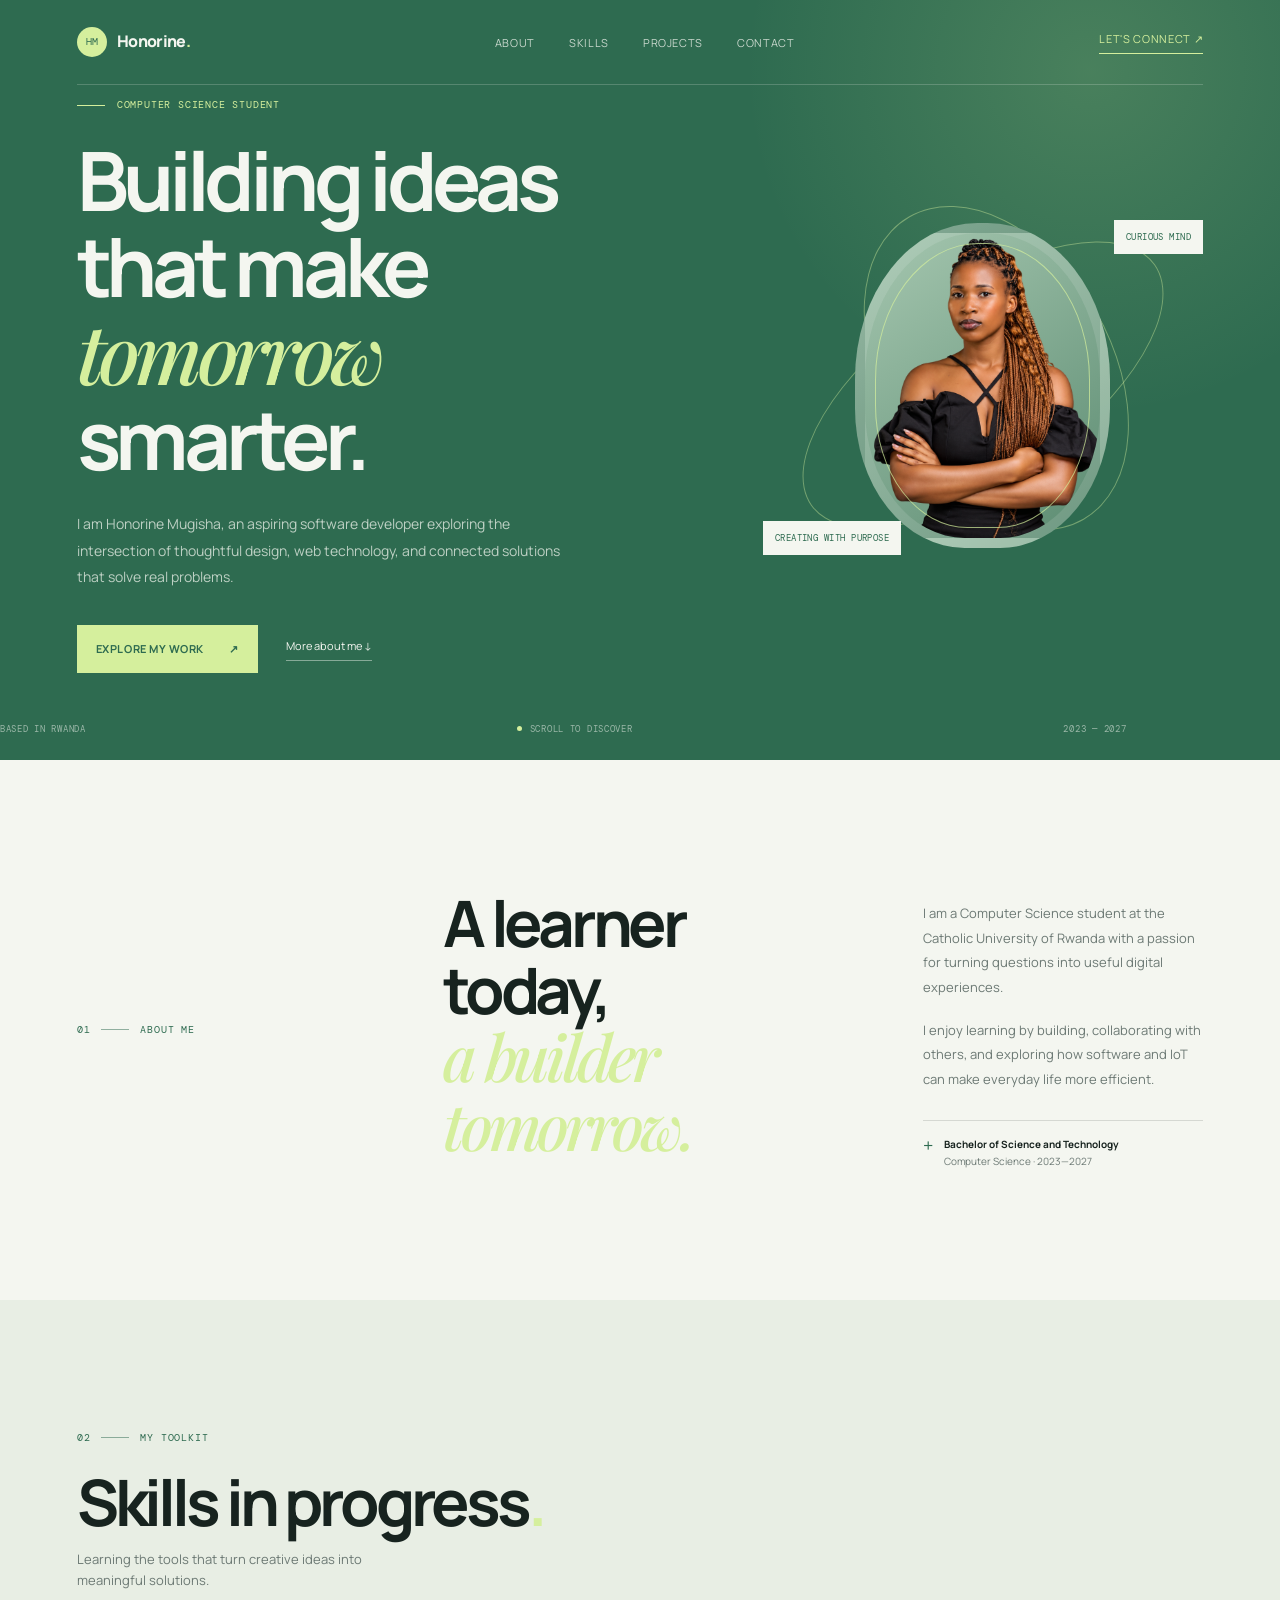
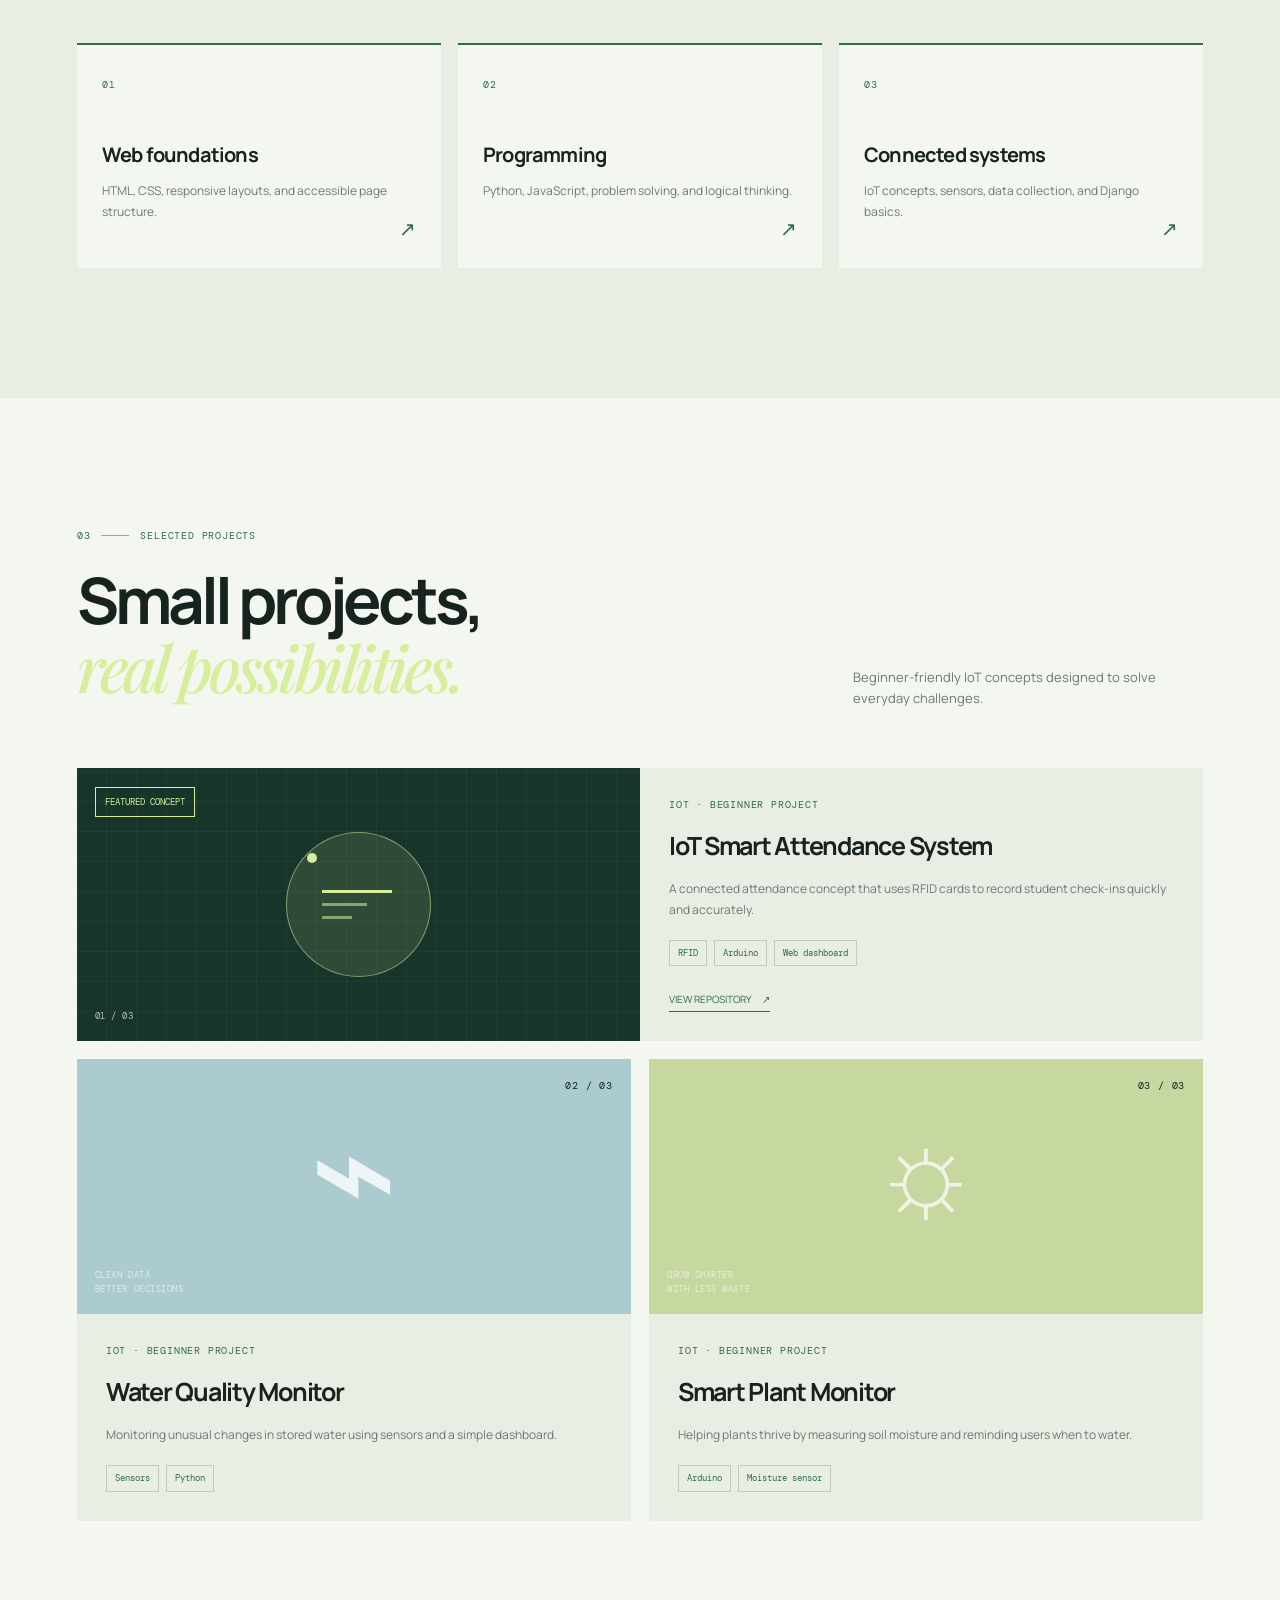
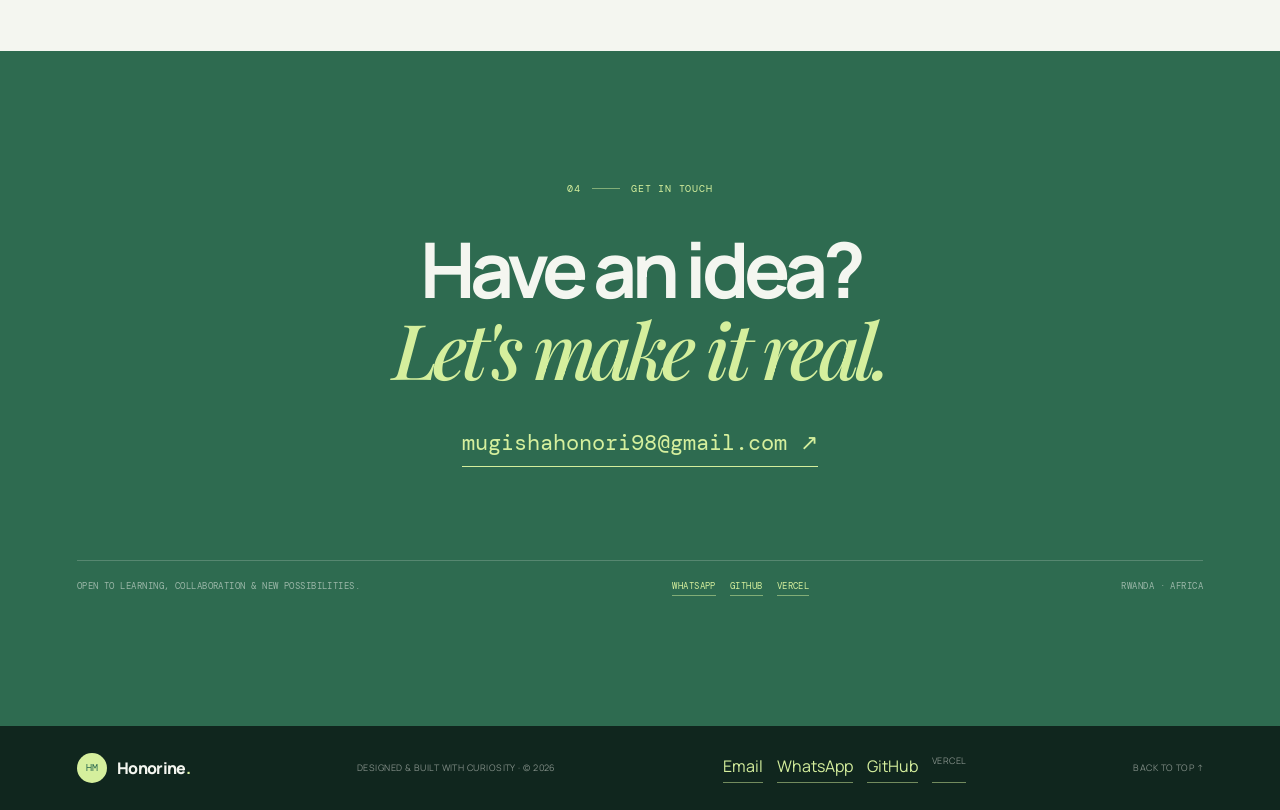
==== index.html @ cb120a9a "Build polished responsive portfolio" ====
<!DOCTYPE html>
<html lang="en">
<head>
    <meta charset="UTF-8">
    <meta name="viewport" content="width=device-width, initial-scale=1.0">
    <meta
        name="description"
        content="Honorine Mugisha is a Computer Science student in Rwanda building web experiences and practical beginner IoT solutions."
    >
    <meta name="author" content="Honorine Mugisha">
    <meta name="theme-color" content="#2e6b50">
    <meta property="og:title" content="Honorine Mugisha | IoT & Software Developer">
    <meta property="og:description" content="Explore Honorine Mugisha's web and beginner IoT projects.">
    <meta property="og:type" content="website">
    <meta property="og:image" content="portrait.png">
    <meta name="twitter:card" content="summary_large_image">
    <meta name="twitter:title" content="Honorine Mugisha | IoT & Software Developer">
    <meta name="twitter:description" content="Web technology and beginner IoT projects by Honorine Mugisha.">
    <link rel="icon" href="favicon.svg" type="image/svg+xml">
    <link rel="manifest" href="site.webmanifest">
    <title>Honorine Mugisha | IoT & Software Developer</title>
    <link rel="stylesheet" href="index.css">
    <script type="application/ld+json">
        {
            "@context": "https://schema.org",
            "@type": "Person",
            "name": "Honorine Mugisha",
            "jobTitle": "Computer Science Student",
            "email": "mailto:mugishahonori98@gmail.com",
            "address": {
                "@type": "PostalAddress",
                "addressCountry": "RW"
            },
            "sameAs": [
                "https://github.com/mugishahonori98-dev/Portfolio-live",
                "https://vercel.com/honorine2"
            ]
        }
    </script>
</head>
<body>
    <header class="site-header" id="home">
        <nav class="navbar container" aria-label="Main navigation">
            <a class="brand" href="#home" aria-label="Honorine Mugisha home">
                <span class="brand-mark">HM</span>
                <span class="brand-name">Honorine<span>.</span></span>
            </a>

            <ul class="nav-links">
                <li><a href="#about">About</a></li>
                <li><a href="#skills">Skills</a></li>
                <li><a href="#projects">Projects</a></li>
                <li><a href="#contact">Contact</a></li>
            </ul>

            <a class="nav-cta" href="#contact">Let's connect <span aria-hidden="true">↗</span></a>
        </nav>

        <section class="hero container" aria-labelledby="hero-title">
            <div class="hero-copy">
                <p class="eyebrow"><span class="eyebrow-line"></span> Computer Science Student</p>
                <h1 id="hero-title">Building ideas that make <em>tomorrow</em> smarter.</h1>
                <p class="hero-description">
                    I am Honorine Mugisha, an aspiring software developer exploring
                    the intersection of thoughtful design, web technology, and connected
                    solutions that solve real problems.
                </p>
                <div class="hero-actions">
                    <a class="button button-primary" href="#projects">Explore my work <span aria-hidden="true">↗</span></a>
                    <a class="text-link" href="#about">More about me <span aria-hidden="true">↓</span></a>
                </div>
            </div>

            <div class="hero-visual" aria-label="Portrait of Honorine Mugisha">
                <div class="visual-orbit orbit-one"></div>
                <div class="visual-orbit orbit-two"></div>
                <div class="portrait-frame">
                    <img class="portrait-image" src="portrait.png" alt="Honorine Mugisha standing with her arms crossed">
                </div>
                <span class="visual-tag tag-top">Curious mind</span>
                <span class="visual-tag tag-bottom">Creating with purpose</span>
            </div>
        </section>

        <div class="header-footer container">
            <span>Based in Rwanda</span>
            <span class="scroll-hint"><span class="scroll-dot"></span> Scroll to discover</span>
            <span>2023 — 2027</span>
        </div>
    </header>

    <main>
        <section class="section intro-section" id="about" aria-labelledby="about-title">
            <div class="container about-grid">
                <div class="section-label">
                    <span>01</span>
                    <span class="label-rule"></span>
                    <span>About me</span>
                </div>
                <div class="about-content">
                    <h2 id="about-title">A learner today,<br><em>a builder tomorrow.</em></h2>
                    <div class="about-details">
                        <p>
                            I am a Computer Science student at the Catholic University
                            of Rwanda with a passion for turning questions into useful
                            digital experiences.
                        </p>
                        <p>
                            I enjoy learning by building, collaborating with others,
                            and exploring how software and IoT can make everyday life
                            more efficient.
                        </p>
                        <div class="education-line">
                            <span class="education-icon" aria-hidden="true">+</span>
                            <span><strong>Bachelor of Science and Technology</strong><br>Computer Science · 2023—2027</span>
                        </div>
                    </div>
                </div>
            </div>
        </section>

        <section class="section skills-section" id="skills" aria-labelledby="skills-title">
            <div class="container">
                <div class="section-heading">
                    <div class="section-label">
                        <span>02</span>
                        <span class="label-rule"></span>
                        <span>My toolkit</span>
                    </div>
                    <h2 id="skills-title">Skills in progress<span>.</span></h2>
                    <p>Learning the tools that turn creative ideas into meaningful solutions.</p>
                </div>

                <div class="skills-grid">
                    <article class="skill-card">
                        <span class="skill-number">01</span>
                        <h3>Web foundations</h3>
                        <p>HTML, CSS, responsive layouts, and accessible page structure.</p>
                        <span class="skill-arrow" aria-hidden="true">↗</span>
                    </article>
                    <article class="skill-card">
                        <span class="skill-number">02</span>
                        <h3>Programming</h3>
                        <p>Python, JavaScript, problem solving, and logical thinking.</p>
                        <span class="skill-arrow" aria-hidden="true">↗</span>
                    </article>
                    <article class="skill-card">
                        <span class="skill-number">03</span>
                        <h3>Connected systems</h3>
                        <p>IoT concepts, sensors, data collection, and Django basics.</p>
                        <span class="skill-arrow" aria-hidden="true">↗</span>
                    </article>
                </div>
            </div>
        </section>

        <section class="section projects-section" id="projects" aria-labelledby="projects-title">
            <div class="container">
                <div class="section-heading projects-heading">
                    <div>
                        <div class="section-label">
                            <span>03</span>
                            <span class="label-rule"></span>
                            <span>Selected projects</span>
                        </div>
                        <h2 id="projects-title">Small projects,<br><em>real possibilities.</em></h2>
                    </div>
                    <p>Beginner-friendly IoT concepts designed to solve everyday challenges.</p>
                </div>

                <div class="projects-list">
                    <article class="project-card project-featured">
                        <div class="project-visual attendance-visual">
                            <span class="project-badge">Featured concept</span>
                            <div class="attendance-screen">
                                <span class="screen-dot"></span>
                                <span class="screen-line screen-line-long"></span>
                                <span class="screen-line"></span>
                                <span class="screen-line screen-line-short"></span>
                            </div>
                            <span class="visual-caption">01 / 03</span>
                        </div>
                        <div class="project-info">
                            <p class="project-type">IoT · Beginner project</p>
                            <h3>IoT Smart Attendance System</h3>
                            <p>
                                A connected attendance concept that uses RFID cards
                                to record student check-ins quickly and accurately.
                            </p>
                            <div class="project-meta">
                                <span>RFID</span><span>Arduino</span><span>Web dashboard</span>
                            </div>
                            <a class="project-link" href="https://github.com/mugishahonori98-dev/Portfolio-live" target="_blank" rel="noopener noreferrer">View repository <span aria-hidden="true">↗</span></a>
                        </div>
                    </article>

                    <article class="project-card">
                        <div class="project-visual water-visual">
                            <span class="project-index">02 / 03</span>
                            <span class="water-drop" aria-hidden="true">⌁</span>
                            <span class="visual-caption">Clean data<br>better decisions</span>
                        </div>
                        <div class="project-info">
                            <p class="project-type">IoT · Beginner project</p>
                            <h3>Water Quality Monitor</h3>
                            <p>Monitoring unusual changes in stored water using sensors and a simple dashboard.</p>
                            <div class="project-meta"><span>Sensors</span><span>Python</span></div>
                        </div>
                    </article>

                    <article class="project-card">
                        <div class="project-visual garden-visual">
                            <span class="project-index">03 / 03</span>
                            <span class="garden-sun" aria-hidden="true">☼</span>
                            <span class="visual-caption">Grow smarter<br>with less waste</span>
                        </div>
                        <div class="project-info">
                            <p class="project-type">IoT · Beginner project</p>
                            <h3>Smart Plant Monitor</h3>
                            <p>Helping plants thrive by measuring soil moisture and reminding users when to water.</p>
                            <div class="project-meta"><span>Arduino</span><span>Moisture sensor</span></div>
                        </div>
                    </article>
                </div>
            </div>
        </section>

        <section class="section contact-section" id="contact" aria-labelledby="contact-title">
            <div class="container contact-inner">
                <div class="section-label">
                    <span>04</span>
                    <span class="label-rule"></span>
                    <span>Get in touch</span>
                </div>
                <h2 id="contact-title">Have an idea?<br><em>Let's make it real.</em></h2>
                <a class="contact-email" href="mailto:mugishahonori98@gmail.com">mugishahonori98@gmail.com <span aria-hidden="true">↗</span></a>
                <div class="contact-bottom">
                    <span>Open to learning, collaboration &amp; new possibilities.</span>
                    <span class="contact-links">
                        <a href="https://wa.me/250783981828" target="_blank" rel="noopener noreferrer">WhatsApp</a>
                        <a href="https://github.com/mugishahonori98-dev/Portfolio-live" target="_blank" rel="noopener noreferrer">GitHub</a>
                        <a href="https://vercel.com/honorine2" target="_blank" rel="noopener noreferrer">Vercel</a>
                    </span>
                    <span>Rwanda · Africa</span>
                </div>
            </div>
        </section>
    </main>

    <footer class="site-footer">
        <div class="container footer-inner">
            <a class="brand" href="#home"><span class="brand-mark">HM</span><span class="brand-name">Honorine<span>.</span></span></a>
            <p>Designed &amp; built with curiosity · © 2026</p>
            <div class="footer-links">
                <a href="mailto:mugishahonori98@gmail.com">Email</a>
                <a href="https://wa.me/250783981828" target="_blank" rel="noopener noreferrer">WhatsApp</a>
                <a href="https://github.com/mugishahonori98-dev/Portfolio-live" target="_blank" rel="noopener noreferrer">GitHub</a>
                <a href="https://vercel.com/honorine2" target="_blank" rel="noopener noreferrer">Vercel</a>
            </div>
            <a href="#home">Back to top ↑</a>
        </div>
    </footer>
</body>
</html>
---- index.css ----
@import url('https://fonts.googleapis.com/css2?family=DM+Mono:wght@400;500&family=Manrope:wght@400;500;600;700;800&family=Playfair+Display:ital,wght@0,500;0,600;1,500;1,600&display=swap');

:root {
    --ink: #17231f;
    --muted: #6c7974;
    --paper: #f4f6f0;
    --cream: #e8eee4;
    --mint: #c5e3d0;
    --green: #2e6b50;
    --lime: #d5ef9d;
    --line: rgba(23, 35, 31, 0.14);
}

* {
    box-sizing: border-box;
    margin: 0;
    padding: 0;
}

html {
    scroll-behavior: smooth;
}

body {
    background: var(--paper);
    color: var(--ink);
    font-family: 'Manrope', Arial, sans-serif;
    line-height: 1.6;
    overflow-x: hidden;
}

a {
    color: inherit;
    text-decoration: none;
}

img {
    display: block;
    max-width: 100%;
}

*:focus-visible {
    outline: 2px solid var(--lime);
    outline-offset: 5px;
}

.container {
    margin: 0 auto;
    max-width: 1180px;
    width: min(88%, 1180px);
}

.site-header {
    background: var(--green);
    color: var(--paper);
    min-height: 760px;
    overflow: hidden;
    position: relative;
}

.site-header::before {
    background: radial-gradient(circle, rgba(213, 239, 157, 0.16), transparent 66%);
    content: '';
    height: 740px;
    position: absolute;
    right: -180px;
    top: -300px;
    width: 740px;
}

.navbar {
    align-items: center;
    border-bottom: 1px solid rgba(244, 246, 240, 0.2);
    display: flex;
    justify-content: space-between;
    padding: 27px 0;
    position: relative;
    z-index: 1;
}

.brand {
    align-items: center;
    display: inline-flex;
    gap: 10px;
}

.brand-mark {
    align-items: center;
    background: var(--lime);
    border-radius: 50%;
    color: var(--green);
    display: inline-flex;
    font-family: 'DM Mono', monospace;
    font-size: 10px;
    height: 30px;
    justify-content: center;
    width: 30px;
}

.brand-name {
    font-size: 16px;
    font-weight: 800;
    letter-spacing: -0.04em;
}

.brand-name span,
.section-heading h2 span {
    color: var(--lime);
}

.nav-links {
    display: flex;
    gap: 34px;
    list-style: none;
}

.nav-links a,
.nav-cta,
.footer-inner a:last-child {
    font-size: 11px;
    letter-spacing: 0.06em;
    text-transform: uppercase;
}

.nav-links a {
    opacity: 0.78;
    transition: color 0.25s ease, opacity 0.25s ease;
}

.nav-links a:hover,
.footer-inner a:last-child:hover {
    color: var(--lime);
    opacity: 1;
}

.nav-cta {
    border-bottom: 1px solid var(--lime);
    color: var(--lime);
    padding-bottom: 5px;
}

.hero {
    align-items: center;
    display: grid;
    gap: 8%;
    grid-template-columns: 1.15fr 0.85fr;
    min-height: 600px;
    position: relative;
    z-index: 1;
}

.hero-copy {
    max-width: 650px;
}

.eyebrow,
.section-label,
.project-type,
.skill-number,
.project-index {
    font-family: 'DM Mono', monospace;
    font-size: 10px;
    letter-spacing: 0.08em;
    text-transform: uppercase;
}

.eyebrow {
    align-items: center;
    color: var(--lime);
    display: flex;
    gap: 12px;
    margin-bottom: 25px;
}

.eyebrow-line,
.label-rule {
    background: currentColor;
    display: inline-block;
    height: 1px;
    width: 28px;
}

h1,
h2 {
    font-weight: 700;
    letter-spacing: -0.065em;
    line-height: 1.04;
}

h1 {
    font-size: clamp(3.1rem, 6.4vw, 6.2rem);
    max-width: 760px;
}

h1 em,
h2 em {
    color: var(--lime);
    font-family: 'Playfair Display', Georgia, serif;
    font-weight: 500;
}

.hero-description {
    color: rgba(244, 246, 240, 0.72);
    font-size: 14px;
    line-height: 1.9;
    margin: 29px 0 34px;
    max-width: 490px;
}

.hero-actions {
    align-items: center;
    display: flex;
    gap: 28px;
}

.button {
    display: inline-flex;
    font-size: 11px;
    font-weight: 700;
    gap: 25px;
    letter-spacing: 0.05em;
    padding: 15px 19px;
    text-transform: uppercase;
}

.button-primary {
    background: var(--lime);
    color: var(--green);
    transition: background-color 0.25s ease, transform 0.25s ease;
}

.button-primary:hover {
    background: var(--paper);
    transform: translateY(-3px);
}

.text-link {
    border-bottom: 1px solid rgba(244, 246, 240, 0.45);
    font-size: 11px;
    padding-bottom: 5px;
    transition: border-color 0.25s ease, color 0.25s ease;
}

.text-link:hover {
    border-color: var(--lime);
    color: var(--lime);
}

.hero-visual {
    align-items: center;
    display: flex;
    height: 390px;
    justify-content: center;
    position: relative;
}

.portrait-frame {
    align-items: flex-end;
    background: linear-gradient(145deg, #a6c7b0, #5b8b71);
    border: 10px solid rgba(244, 246, 240, 0.12);
    border-radius: 48% 48% 43% 43%;
    display: flex;
    height: 325px;
    justify-content: center;
    overflow: hidden;
    position: relative;
    text-align: center;
    width: 255px;
    z-index: 2;
}

.portrait-frame::after {
    border: 1px solid rgba(213, 239, 157, 0.7);
    border-radius: inherit;
    content: '';
    inset: 10px;
    position: absolute;
    pointer-events: none;
    z-index: 1;
}

.portrait-image {
    height: 100%;
    object-fit: cover;
    object-position: center top;
    width: 100%;
}

.visual-orbit {
    border: 1px solid rgba(213, 239, 157, 0.42);
    border-radius: 50%;
    height: 350px;
    position: absolute;
    transform: rotate(-30deg);
    width: 230px;
}

.orbit-one {
    transform: rotate(-30deg) translate(20px, -8px);
}

.orbit-two {
    height: 420px;
    transform: rotate(55deg);
    width: 190px;
}

.visual-tag {
    background: var(--paper);
    color: var(--green);
    font-family: 'DM Mono', monospace;
    font-size: 9px;
    letter-spacing: 0.05em;
    padding: 10px 12px;
    position: absolute;
    text-transform: uppercase;
    z-index: 3;
}

.tag-top {
    right: 0;
    top: 30px;
}

.tag-bottom {
    bottom: 25px;
    left: 0;
}

.header-footer {
    align-items: center;
    bottom: 24px;
    color: rgba(244, 246, 240, 0.55);
    display: flex;
    font-family: 'DM Mono', monospace;
    font-size: 9px;
    justify-content: space-between;
    letter-spacing: 0.08em;
    position: absolute;
    text-transform: uppercase;
}

.scroll-hint {
    align-items: center;
    display: flex;
    gap: 8px;
}

.scroll-dot {
    background: var(--lime);
    border-radius: 50%;
    height: 5px;
    width: 5px;
}

.section {
    padding: 130px 0;
}

.section-label {
    align-items: center;
    color: var(--green);
    display: flex;
    gap: 11px;
    white-space: nowrap;
}

.label-rule {
    background: var(--green);
    opacity: 0.5;
}

.about-grid {
    display: grid;
    gap: 10%;
    grid-template-columns: 1fr 3fr;
}

.about-content {
    display: grid;
    gap: 12%;
    grid-template-columns: 1fr 0.72fr;
}

h2 {
    font-size: clamp(2.7rem, 5vw, 5rem);
}

.about-details {
    padding-top: 11px;
}

.about-details p {
    color: var(--muted);
    font-size: 13px;
    line-height: 1.9;
    margin-bottom: 18px;
}

.education-line {
    align-items: flex-start;
    border-top: 1px solid var(--line);
    color: var(--muted);
    display: flex;
    font-size: 10px;
    gap: 11px;
    line-height: 1.7;
    margin-top: 28px;
    padding-top: 15px;
}

.education-line strong {
    color: var(--ink);
    font-weight: 700;
}

.education-icon {
    color: var(--green);
    font-size: 18px;
    line-height: 1;
}

.skills-section {
    background: var(--cream);
}

.section-heading {
    margin-bottom: 52px;
}

.section-heading h2 {
    margin: 23px 0 14px;
}

.section-heading > p,
.projects-heading > p {
    color: var(--muted);
    font-size: 13px;
    max-width: 350px;
}

.skills-grid {
    display: grid;
    gap: 17px;
    grid-template-columns: repeat(3, 1fr);
}

.skill-card {
    background: var(--paper);
    border-top: 2px solid var(--green);
    min-height: 225px;
    padding: 25px;
    position: relative;
    transition: transform 0.25s ease;
}

.skill-card:hover {
    transform: translateY(-6px);
}

.skill-number {
    color: var(--green);
}

.skill-card h3 {
    font-size: 20px;
    letter-spacing: -0.04em;
    margin: 43px 0 9px;
}

.skill-card p,
.project-info > p:not(.project-type) {
    color: var(--muted);
    font-size: 12px;
    line-height: 1.75;
}

.skill-arrow {
    bottom: 23px;
    color: var(--green);
    font-size: 20px;
    position: absolute;
    right: 25px;
}

.projects-section {
    background: var(--paper);
}

.projects-heading {
    align-items: end;
    display: flex;
    justify-content: space-between;
}

.projects-heading > p {
    margin-bottom: 7px;
}

.projects-list {
    display: grid;
    gap: 18px;
    grid-template-columns: repeat(2, 1fr);
}

.project-card {
    background: var(--cream);
    display: flex;
    flex-direction: column;
    min-width: 0;
    transition: box-shadow 0.3s ease, transform 0.3s ease;
}

.project-card:hover {
    box-shadow: 0 20px 45px rgba(23, 35, 31, 0.13);
    transform: translateY(-7px);
}

.project-featured {
    grid-column: 1 / -1;
    display: grid;
    grid-template-columns: 1fr 1fr;
}

.project-visual {
    min-height: 255px;
    overflow: hidden;
    padding: 18px;
    position: relative;
}

.attendance-visual {
    align-items: center;
    background: #18352b;
    display: flex;
    justify-content: center;
}

.attendance-visual::before {
    background: repeating-linear-gradient(90deg, transparent, transparent 29px, rgba(213, 239, 157, 0.08) 30px), repeating-linear-gradient(0deg, transparent, transparent 29px, rgba(213, 239, 157, 0.08) 30px);
    content: '';
    inset: 0;
    position: absolute;
}

.project-badge,
.project-index {
    color: var(--lime);
    position: absolute;
    top: 19px;
}

.project-badge {
    border: 1px solid var(--lime);
    font-family: 'DM Mono', monospace;
    font-size: 9px;
    left: 18px;
    padding: 7px 9px;
    text-transform: uppercase;
}

.attendance-screen {
    background: rgba(213, 239, 157, 0.12);
    border: 1px solid rgba(213, 239, 157, 0.5);
    border-radius: 50%;
    display: flex;
    flex-direction: column;
    gap: 10px;
    height: 145px;
    justify-content: center;
    padding: 35px;
    position: relative;
    width: 145px;
}

.screen-dot {
    background: var(--lime);
    border-radius: 50%;
    height: 10px;
    left: 20px;
    position: absolute;
    top: 20px;
    width: 10px;
}

.screen-line {
    background: rgba(213, 239, 157, 0.55);
    height: 3px;
    width: 45px;
}

.screen-line-long {
    background: var(--lime);
    width: 70px;
}

.screen-line-short {
    width: 30px;
}

.visual-caption {
    bottom: 18px;
    color: rgba(244, 246, 240, 0.72);
    font-family: 'DM Mono', monospace;
    font-size: 9px;
    left: 18px;
    letter-spacing: 0.06em;
    position: absolute;
    text-transform: uppercase;
}

.project-info {
    padding: 29px;
}

.project-type {
    color: var(--green);
    margin-bottom: 13px;
}

.project-info h3 {
    font-size: 25px;
    letter-spacing: -0.05em;
    margin-bottom: 12px;
}

.project-meta {
    display: flex;
    flex-wrap: wrap;
    gap: 7px;
    margin-top: 20px;
}

.project-meta span {
    border: 1px solid rgba(23, 35, 31, 0.18);
    color: var(--green);
    font-family: 'DM Mono', monospace;
    font-size: 9px;
    padding: 5px 8px;
}

.project-link {
    border-bottom: 1px solid var(--green);
    color: var(--green);
    display: inline-flex;
    font-size: 10px;
    gap: 10px;
    margin-top: 25px;
    padding-bottom: 4px;
    text-transform: uppercase;
    transition: gap 0.25s ease, color 0.25s ease;
}

.project-link:hover {
    color: var(--ink);
    gap: 15px;
}

.water-visual {
    background: #accbd0;
}

.garden-visual {
    background: #c7d7a0;
}

.project-index {
    color: var(--ink);
    right: 18px;
}

.water-drop,
.garden-sun {
    color: rgba(255, 255, 255, 0.8);
    font-family: Georgia, serif;
    font-size: 150px;
    left: 50%;
    line-height: 1;
    position: absolute;
    top: 44%;
    transform: translate(-50%, -50%);
}

.garden-sun {
    color: rgba(255, 255, 255, 0.7);
    font-size: 120px;
}

.contact-section {
    background: var(--green);
    color: var(--paper);
}

.contact-inner {
    text-align: center;
}

.contact-inner .section-label {
    color: var(--lime);
    justify-content: center;
}

.contact-inner .label-rule {
    background: var(--lime);
}

.contact-inner h2 {
    font-size: clamp(3rem, 6vw, 6rem);
    margin: 32px 0 35px;
}

.contact-email {
    border-bottom: 1px solid var(--lime);
    color: var(--lime);
    font-family: 'DM Mono', monospace;
    font-size: clamp(1rem, 2vw, 1.35rem);
    padding-bottom: 9px;
    transition: color 0.25s ease, border-color 0.25s ease;
}

.contact-email:hover {
    border-color: var(--paper);
    color: var(--paper);
}

.contact-bottom {
    border-top: 1px solid rgba(244, 246, 240, 0.2);
    color: rgba(244, 246, 240, 0.55);
    display: flex;
    font-family: 'DM Mono', monospace;
    font-size: 9px;
    justify-content: space-between;
    letter-spacing: 0.05em;
    margin-top: 100px;
    padding-top: 18px;
    text-transform: uppercase;
}

.contact-links,
.footer-links {
    display: inline-flex;
    gap: 14px;
}

.contact-links a,
.footer-links a {
    border-bottom: 1px solid rgba(213, 239, 157, 0.5);
    color: var(--lime);
    padding-bottom: 2px;
}

.contact-links a:hover,
.footer-links a:hover {
    border-color: var(--paper);
    color: var(--paper);
}

.site-footer {
    background: #10261e;
    color: var(--paper);
    padding: 27px 0;
}

.footer-inner {
    align-items: center;
    display: flex;
    justify-content: space-between;
}

.footer-inner p,
.footer-inner a:last-child {
    color: rgba(244, 246, 240, 0.5);
    font-size: 9px;
    letter-spacing: 0.05em;
    text-transform: uppercase;
}

@media screen and (max-width: 760px) {
    .site-header {
        min-height: 900px;
    }

    .navbar {
        flex-wrap: wrap;
        gap: 20px;
    }

    .nav-links {
        gap: 17px;
        order: 3;
        width: 100%;
    }

    .nav-cta {
        margin-left: auto;
    }

    .hero {
        display: flex;
        flex-direction: column;
        gap: 25px;
        justify-content: center;
        min-height: 730px;
        padding-bottom: 80px;
        padding-top: 60px;
    }

    h1 {
        font-size: clamp(3rem, 13vw, 5rem);
    }

    .hero-visual {
        height: 300px;
        width: 100%;
    }

    .portrait-frame {
        height: 245px;
        width: 195px;
    }

    .visual-orbit {
        height: 280px;
        width: 190px;
    }

    .header-footer {
        display: none;
    }

    .section {
        padding: 85px 0;
    }

    .about-grid,
    .about-content {
        display: block;
    }

    .about-content h2 {
        margin: 35px 0 30px;
    }

    .skills-grid,
    .projects-list,
    .project-featured {
        grid-template-columns: 1fr;
    }

    .project-featured {
        display: block;
    }

    .projects-heading {
        display: block;
    }

    .projects-heading > p {
        margin-top: 20px;
    }

    .project-info h3 {
        font-size: 22px;
    }

    .contact-bottom,
    .footer-inner {
        align-items: center;
        flex-direction: column;
        gap: 16px;
        text-align: center;
    }

    .contact-links,
    .footer-links {
        flex-wrap: wrap;
        justify-content: center;
    }
}

@media (prefers-reduced-motion: reduce) {
    html {
        scroll-behavior: auto;
    }

    *,
    *::before,
    *::after {
        animation-duration: 0.01ms !important;
        animation-iteration-count: 1 !important;
        scroll-behavior: auto !important;
        transition-duration: 0.01ms !important;
    }

    .contact-bottom {
        margin-top: 75px;
    }
}
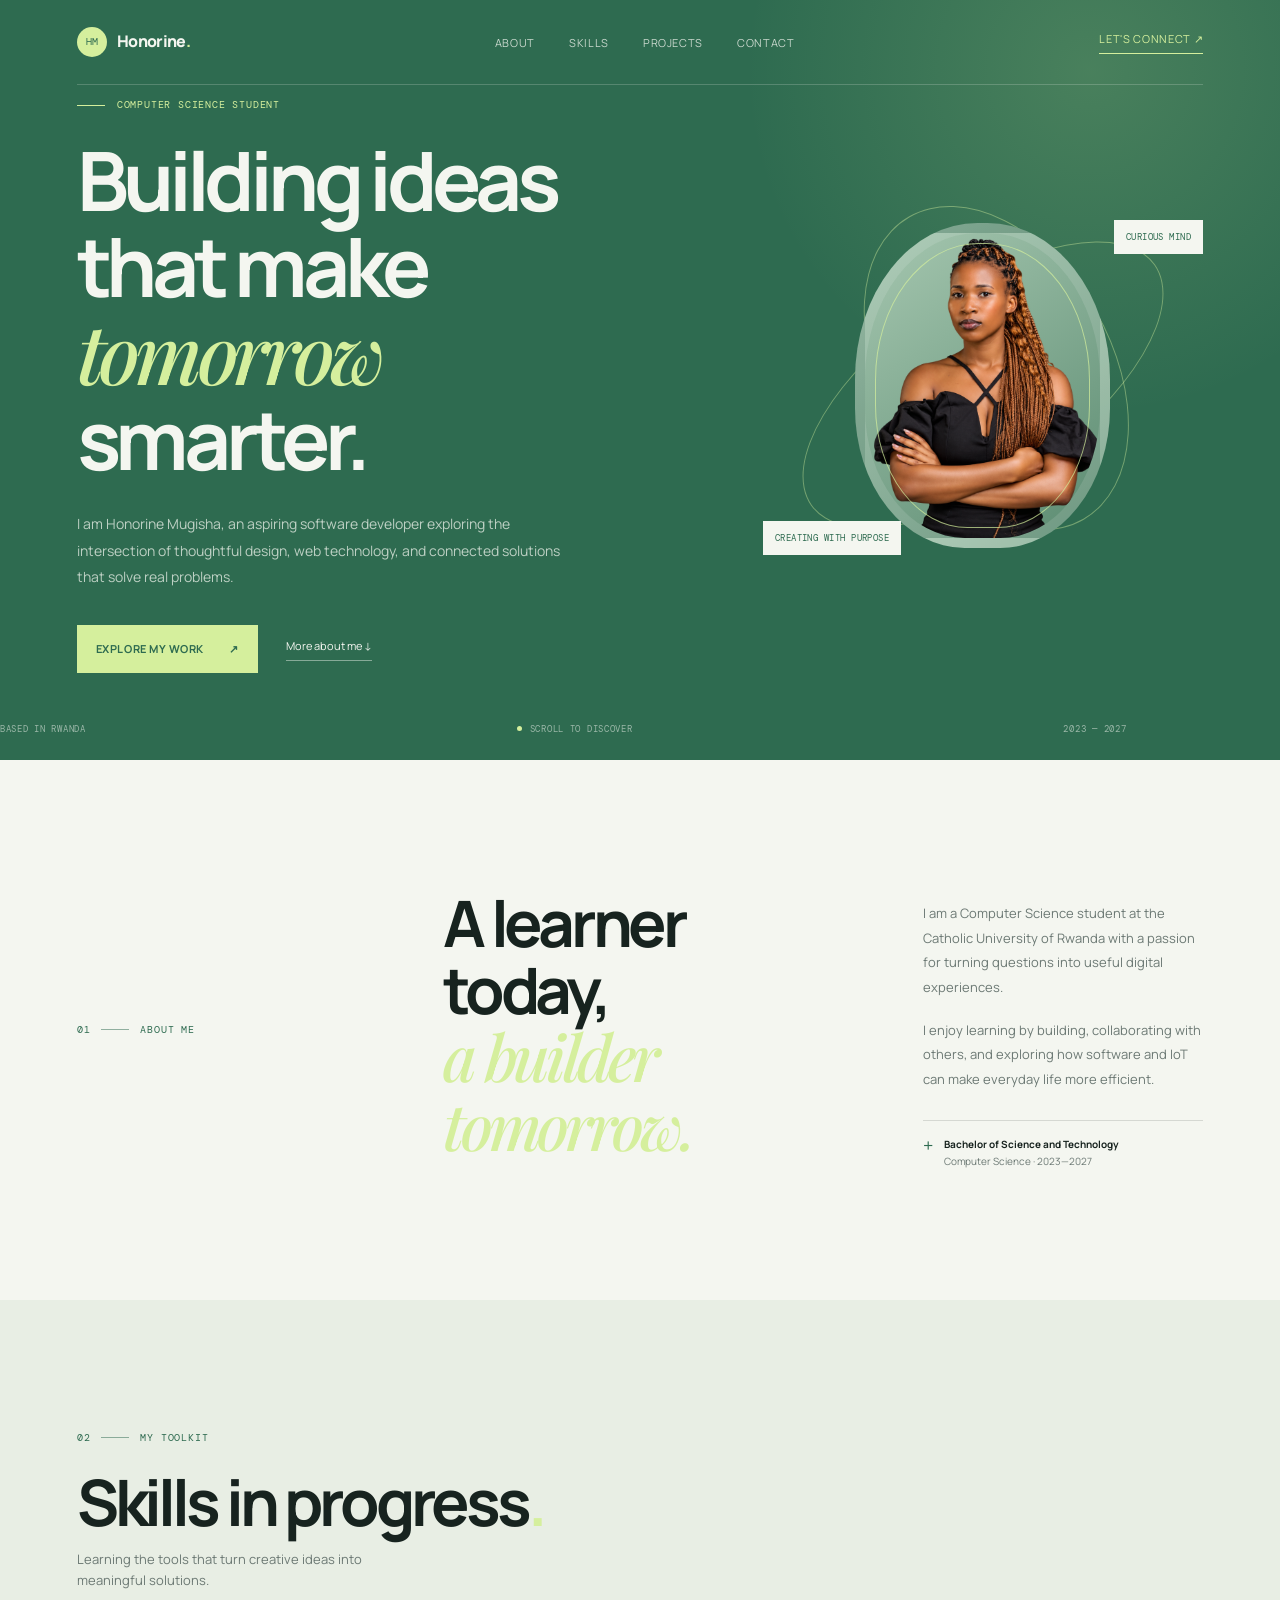
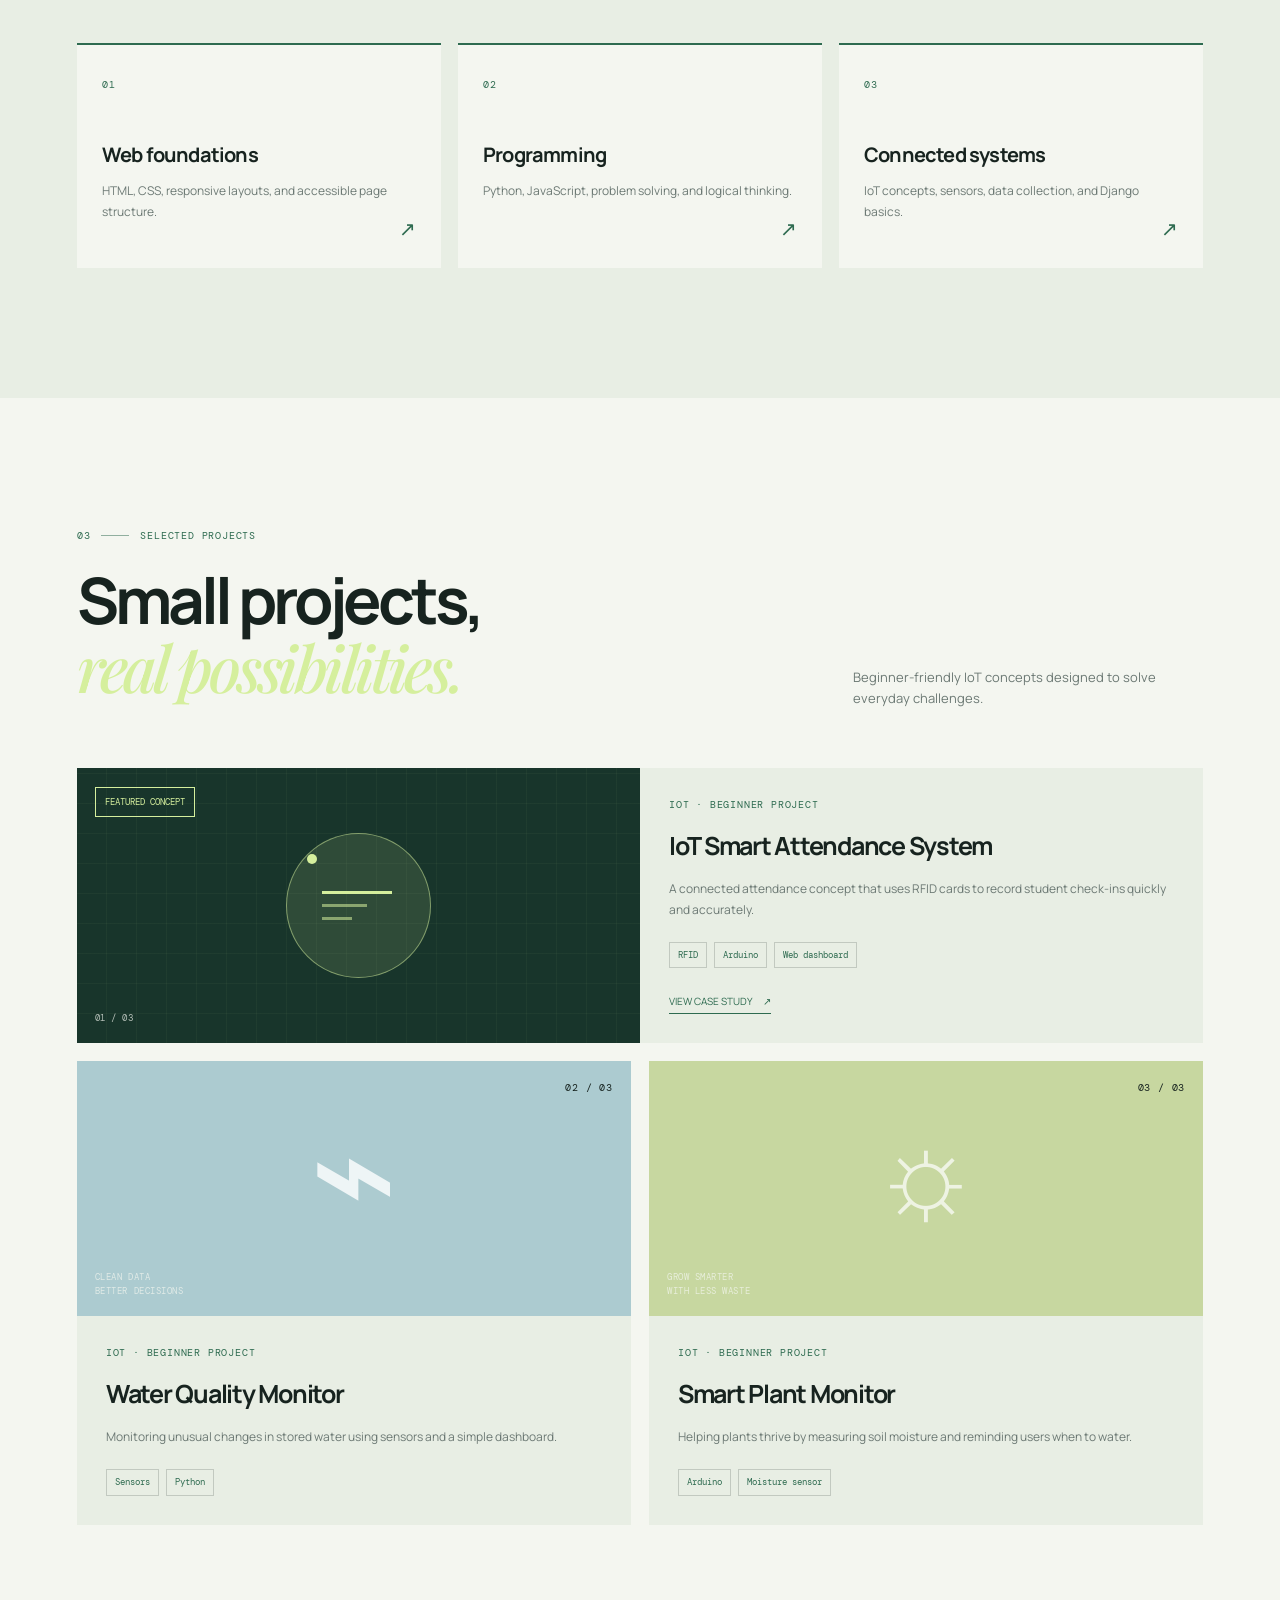
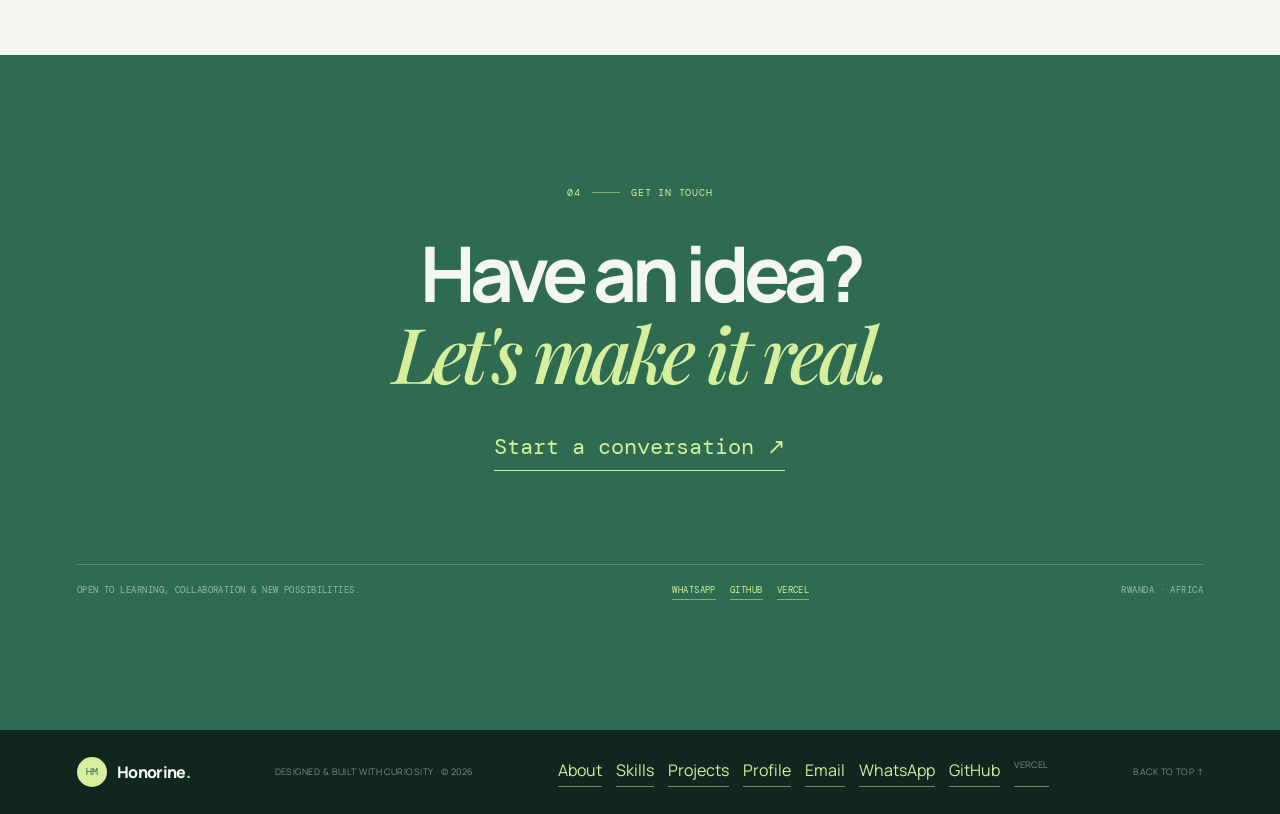
==== commit ff9a0c07: "Add multi-page portfolio experience" ====
--- a/index.html
+++ b/index.html
@@ -47,13 +47,13 @@
             </a>
 
             <ul class="nav-links">
-                <li><a href="#about">About</a></li>
-                <li><a href="#skills">Skills</a></li>
-                <li><a href="#projects">Projects</a></li>
-                <li><a href="#contact">Contact</a></li>
+                <li><a href="about.html">About</a></li>
+                <li><a href="skills.html">Skills</a></li>
+                <li><a href="projects.html">Projects</a></li>
+                <li><a href="contact.html">Contact</a></li>
             </ul>
 
-            <a class="nav-cta" href="#contact">Let's connect <span aria-hidden="true">↗</span></a>
+            <a class="nav-cta" href="contact.html">Let's connect <span aria-hidden="true">↗</span></a>
         </nav>
 
         <section class="hero container" aria-labelledby="hero-title">
@@ -66,8 +66,8 @@
                     solutions that solve real problems.
                 </p>
                 <div class="hero-actions">
-                    <a class="button button-primary" href="#projects">Explore my work <span aria-hidden="true">↗</span></a>
-                    <a class="text-link" href="#about">More about me <span aria-hidden="true">↓</span></a>
+                    <a class="button button-primary" href="projects.html">Explore my work <span aria-hidden="true">↗</span></a>
+                    <a class="text-link" href="about.html">More about me <span aria-hidden="true">↓</span></a>
                 </div>
             </div>
 
@@ -190,7 +190,7 @@
                             <div class="project-meta">
                                 <span>RFID</span><span>Arduino</span><span>Web dashboard</span>
                             </div>
-                            <a class="project-link" href="https://github.com/mugishahonori98-dev/Portfolio-live" target="_blank" rel="noopener noreferrer">View repository <span aria-hidden="true">↗</span></a>
+                            <a class="project-link" href="project-attendance.html">View case study <span aria-hidden="true">↗</span></a>
                         </div>
                     </article>
 
@@ -233,7 +233,7 @@
                     <span>Get in touch</span>
                 </div>
                 <h2 id="contact-title">Have an idea?<br><em>Let's make it real.</em></h2>
-                <a class="contact-email" href="mailto:mugishahonori98@gmail.com">mugishahonori98@gmail.com <span aria-hidden="true">↗</span></a>
+                <a class="contact-email" href="contact.html">Start a conversation <span aria-hidden="true">↗</span></a>
                 <div class="contact-bottom">
                     <span>Open to learning, collaboration &amp; new possibilities.</span>
                     <span class="contact-links">
@@ -252,6 +252,10 @@
             <a class="brand" href="#home"><span class="brand-mark">HM</span><span class="brand-name">Honorine<span>.</span></span></a>
             <p>Designed &amp; built with curiosity · © 2026</p>
             <div class="footer-links">
+                <a href="about.html">About</a>
+                <a href="skills.html">Skills</a>
+                <a href="projects.html">Projects</a>
+                <a href="cv.html">Profile</a>
                 <a href="mailto:mugishahonori98@gmail.com">Email</a>
                 <a href="https://wa.me/250783981828" target="_blank" rel="noopener noreferrer">WhatsApp</a>
                 <a href="https://github.com/mugishahonori98-dev/Portfolio-live" target="_blank" rel="noopener noreferrer">GitHub</a>
--- a/index.css
+++ b/index.css
@@ -761,6 +761,493 @@
     padding: 27px 0;
 }
 
+.page-body {
+    background: var(--paper);
+}
+
+.page-header {
+    background: var(--green);
+    color: var(--paper);
+}
+
+.page-header .navbar {
+    border-bottom-color: rgba(244, 246, 240, 0.2);
+}
+
+.active-link {
+    color: var(--lime) !important;
+    opacity: 1 !important;
+}
+
+.inner-hero {
+    padding-bottom: 120px;
+    padding-top: 130px;
+}
+
+.inner-hero h1,
+.case-hero h1 {
+    font-size: clamp(3.5rem, 8vw, 7rem);
+    margin: 28px 0;
+}
+
+.inner-lead {
+    color: var(--muted);
+    font-size: 15px;
+    line-height: 1.9;
+    max-width: 560px;
+}
+
+.page-section {
+    padding-bottom: 115px;
+    padding-top: 115px;
+}
+
+.soft-section {
+    background: var(--cream);
+}
+
+.detail-grid {
+    display: grid;
+    gap: 13%;
+    grid-template-columns: 0.9fr 1.1fr;
+}
+
+.body-copy {
+    color: var(--muted);
+    font-size: 14px;
+    line-height: 1.95;
+}
+
+.body-copy p + p {
+    margin-top: 20px;
+}
+
+.fact-list {
+    border-top: 1px solid var(--line);
+    margin-top: 35px;
+}
+
+.fact-list div {
+    align-items: center;
+    border-bottom: 1px solid var(--line);
+    display: flex;
+    justify-content: space-between;
+    padding: 14px 0;
+}
+
+.fact-list span,
+.fact-list strong {
+    font-family: 'DM Mono', monospace;
+    font-size: 10px;
+    text-transform: uppercase;
+}
+
+.fact-list span {
+    color: var(--muted);
+}
+
+.fact-list strong {
+    color: var(--green);
+    font-weight: 500;
+}
+
+.timeline {
+    border-top: 1px solid var(--line);
+    margin-top: 48px;
+}
+
+.timeline-item {
+    align-items: flex-start;
+    border-bottom: 1px solid var(--line);
+    display: grid;
+    gap: 10%;
+    grid-template-columns: 0.3fr 1fr;
+    padding: 28px 0;
+}
+
+.timeline-year {
+    color: var(--green);
+    font-family: 'DM Mono', monospace;
+    font-size: 11px;
+}
+
+.timeline-item h3,
+.skill-detail h2,
+.case-copy h2 {
+    font-size: 24px;
+    letter-spacing: -0.05em;
+    margin-bottom: 8px;
+}
+
+.timeline-item p,
+.skill-detail p,
+.case-copy > p:not(.project-type),
+.project-status {
+    color: var(--muted);
+    font-size: 13px;
+    line-height: 1.8;
+}
+
+.skill-detail-grid {
+    display: grid;
+    gap: 18px;
+    grid-template-columns: repeat(3, 1fr);
+}
+
+.skill-detail {
+    background: var(--paper);
+    border-top: 2px solid var(--green);
+    min-height: 330px;
+    padding: 29px;
+    position: relative;
+}
+
+.skill-icon {
+    color: var(--green);
+    font-family: 'DM Mono', monospace;
+    font-size: 42px;
+    margin: 36px 0 20px;
+}
+
+.skill-tags,
+.project-meta {
+    display: flex;
+    flex-wrap: wrap;
+    gap: 7px;
+    margin-top: 22px;
+}
+
+.skill-tags span {
+    background: var(--cream);
+    color: var(--green);
+    font-family: 'DM Mono', monospace;
+    font-size: 9px;
+    padding: 6px 8px;
+}
+
+.dark-button {
+    background: var(--green);
+    color: var(--paper);
+    margin-top: 28px;
+}
+
+.dark-button:hover {
+    background: var(--ink);
+}
+
+.project-detail-list {
+    display: grid;
+    gap: 20px;
+}
+
+.project-detail-card {
+    display: grid;
+    grid-template-columns: 0.85fr 1.15fr;
+}
+
+.case-visual {
+    min-height: 340px;
+    overflow: hidden;
+    position: relative;
+}
+
+.case-copy {
+    background: var(--paper);
+    padding: 42px;
+}
+
+.case-copy h2 {
+    font-size: clamp(2rem, 4vw, 3.2rem);
+}
+
+.project-status {
+    border-left: 2px solid var(--green);
+    margin-top: 22px;
+    padding-left: 12px;
+}
+
+.case-hero {
+    padding-bottom: 80px;
+    padding-top: 110px;
+}
+
+.case-hero-visual {
+    align-items: center;
+    display: flex;
+    justify-content: center;
+    min-height: 390px;
+}
+
+.system-flow {
+    align-items: center;
+    display: flex;
+    gap: 25px;
+    justify-content: center;
+    width: 90%;
+}
+
+.system-flow div {
+    align-items: center;
+    background: rgba(213, 239, 157, 0.12);
+    border: 1px solid rgba(213, 239, 157, 0.55);
+    display: flex;
+    flex-direction: column;
+    min-width: 145px;
+    padding: 25px 15px;
+}
+
+.system-flow strong {
+    color: var(--lime);
+    font-family: 'DM Mono', monospace;
+    font-size: 11px;
+    text-transform: uppercase;
+}
+
+.system-flow span {
+    color: rgba(244, 246, 240, 0.65);
+    font-size: 11px;
+    margin-top: 8px;
+}
+
+.system-flow i {
+    color: var(--lime);
+    font-size: 25px;
+    font-style: normal;
+}
+
+.case-content {
+    margin-top: 100px;
+}
+
+.case-columns {
+    display: grid;
+    gap: 13%;
+    grid-template-columns: 1fr 1fr;
+}
+
+.process-list {
+    list-style: none;
+    margin-top: 35px;
+}
+
+.process-list li {
+    border-bottom: 1px solid var(--line);
+    display: grid;
+    gap: 20px;
+    grid-template-columns: 0.6fr 1fr;
+    padding: 18px 0;
+}
+
+.process-list strong,
+.process-list span {
+    font-size: 12px;
+}
+
+.process-list strong {
+    color: var(--green);
+}
+
+.process-list span {
+    color: var(--muted);
+}
+
+.next-build {
+    display: grid;
+    gap: 14px 18px;
+    grid-template-columns: 35px 1fr;
+    margin-top: 35px;
+}
+
+.next-build span {
+    align-items: center;
+    background: var(--green);
+    border-radius: 50%;
+    color: var(--lime);
+    display: flex;
+    font-family: 'DM Mono', monospace;
+    font-size: 9px;
+    height: 28px;
+    justify-content: center;
+    width: 28px;
+}
+
+.next-build p {
+    color: var(--muted);
+    font-size: 13px;
+    padding-top: 4px;
+}
+
+.contact-grid {
+    display: grid;
+    gap: 12%;
+    grid-template-columns: 0.9fr 1.1fr;
+}
+
+.contact-options {
+    display: grid;
+    gap: 14px;
+    margin-top: 40px;
+}
+
+.contact-options a {
+    border: 1px solid var(--line);
+    display: grid;
+    gap: 5px;
+    padding: 19px;
+    transition: border-color 0.25s ease, transform 0.25s ease;
+}
+
+.contact-options a:hover {
+    border-color: var(--green);
+    transform: translateX(5px);
+}
+
+.contact-options span,
+.contact-options small {
+    color: var(--green);
+    font-family: 'DM Mono', monospace;
+    font-size: 9px;
+    text-transform: uppercase;
+}
+
+.contact-options strong {
+    font-size: 15px;
+}
+
+.contact-options small {
+    color: var(--muted);
+    text-transform: none;
+}
+
+.contact-form {
+    background: var(--paper);
+    border: 1px solid var(--line);
+    display: flex;
+    flex-direction: column;
+    padding: 30px;
+}
+
+.contact-form label {
+    color: var(--green);
+    font-family: 'DM Mono', monospace;
+    font-size: 10px;
+    margin-bottom: 8px;
+    margin-top: 16px;
+    text-transform: uppercase;
+}
+
+.contact-form label:first-child {
+    margin-top: 0;
+}
+
+.contact-form input,
+.contact-form textarea {
+    background: transparent;
+    border: 0;
+    border-bottom: 1px solid var(--line);
+    color: var(--ink);
+    font: inherit;
+    outline: 0;
+    padding: 9px 0;
+    resize: vertical;
+}
+
+.contact-form input:focus,
+.contact-form textarea:focus {
+    border-color: var(--green);
+}
+
+.contact-form button {
+    border: 0;
+    cursor: pointer;
+    margin-top: 25px;
+}
+
+.form-note,
+.cv-note {
+    color: var(--muted);
+    font-size: 10px;
+    line-height: 1.7;
+    margin-top: 15px;
+}
+
+.cv-page {
+    margin: 0 auto;
+    max-width: 960px;
+    padding: 70px 7%;
+}
+
+.cv-top {
+    align-items: center;
+    border-bottom: 1px solid var(--line);
+    display: flex;
+    justify-content: space-between;
+    padding-bottom: 55px;
+}
+
+.cv-top h1 {
+    font-size: clamp(3.5rem, 8vw, 6rem);
+    margin: 20px 0;
+}
+
+.cv-top img {
+    background: var(--mint);
+    border-radius: 45% 45% 40% 40%;
+    height: 220px;
+    object-fit: cover;
+    object-position: center top;
+    width: 180px;
+}
+
+.cv-grid {
+    display: grid;
+    gap: 15%;
+    grid-template-columns: 1fr 1fr;
+    padding: 55px 0;
+}
+
+.cv-grid h2 {
+    font-size: 21px;
+    margin: 25px 0 8px;
+}
+
+.cv-grid section > p:not(.section-label):not(.body-copy),
+.cv-list {
+    color: var(--muted);
+    font-size: 13px;
+    line-height: 1.9;
+}
+
+.cv-label {
+    margin-top: 45px;
+}
+
+.cv-list {
+    list-style: none;
+    margin-top: 24px;
+}
+
+.cv-list li {
+    border-bottom: 1px solid var(--line);
+    padding: 11px 0;
+}
+
+.cv-list li::before {
+    color: var(--green);
+    content: '＋';
+    margin-right: 9px;
+}
+
+@media print {
+    .print-hide {
+        display: none;
+    }
+
+    .cv-page {
+        padding: 0;
+    }
+}
+
 .footer-inner {
     align-items: center;
     display: flex;
@@ -876,6 +1363,78 @@
         flex-wrap: wrap;
         justify-content: center;
     }
+
+    .inner-hero {
+        padding-bottom: 75px;
+        padding-top: 80px;
+    }
+
+    .detail-grid,
+    .skill-detail-grid,
+    .project-detail-card,
+    .case-columns,
+    .contact-grid,
+    .cv-grid {
+        display: block;
+    }
+
+    .detail-grid h2,
+    .case-columns > div + div,
+    .contact-grid > div + form {
+        margin-top: 35px;
+    }
+
+    .timeline-item {
+        display: block;
+    }
+
+    .timeline-item > div {
+        margin-top: 12px;
+    }
+
+    .skill-detail + .skill-detail {
+        margin-top: 18px;
+    }
+
+    .case-copy {
+        padding: 28px;
+    }
+
+    .case-hero-visual {
+        min-height: 300px;
+    }
+
+    .system-flow {
+        gap: 8px;
+        width: 100%;
+    }
+
+    .system-flow div {
+        min-width: 0;
+        padding: 17px 8px;
+        width: 30%;
+    }
+
+    .system-flow strong {
+        font-size: 8px;
+        text-align: center;
+    }
+
+    .system-flow span {
+        font-size: 8px;
+        text-align: center;
+    }
+
+    .cv-top {
+        align-items: flex-start;
+        flex-direction: column;
+        gap: 35px;
+    }
+
+    .cv-top img {
+        height: 190px;
+        width: 155px;
+    }
 }
 
 @media (prefers-reduced-motion: reduce) {
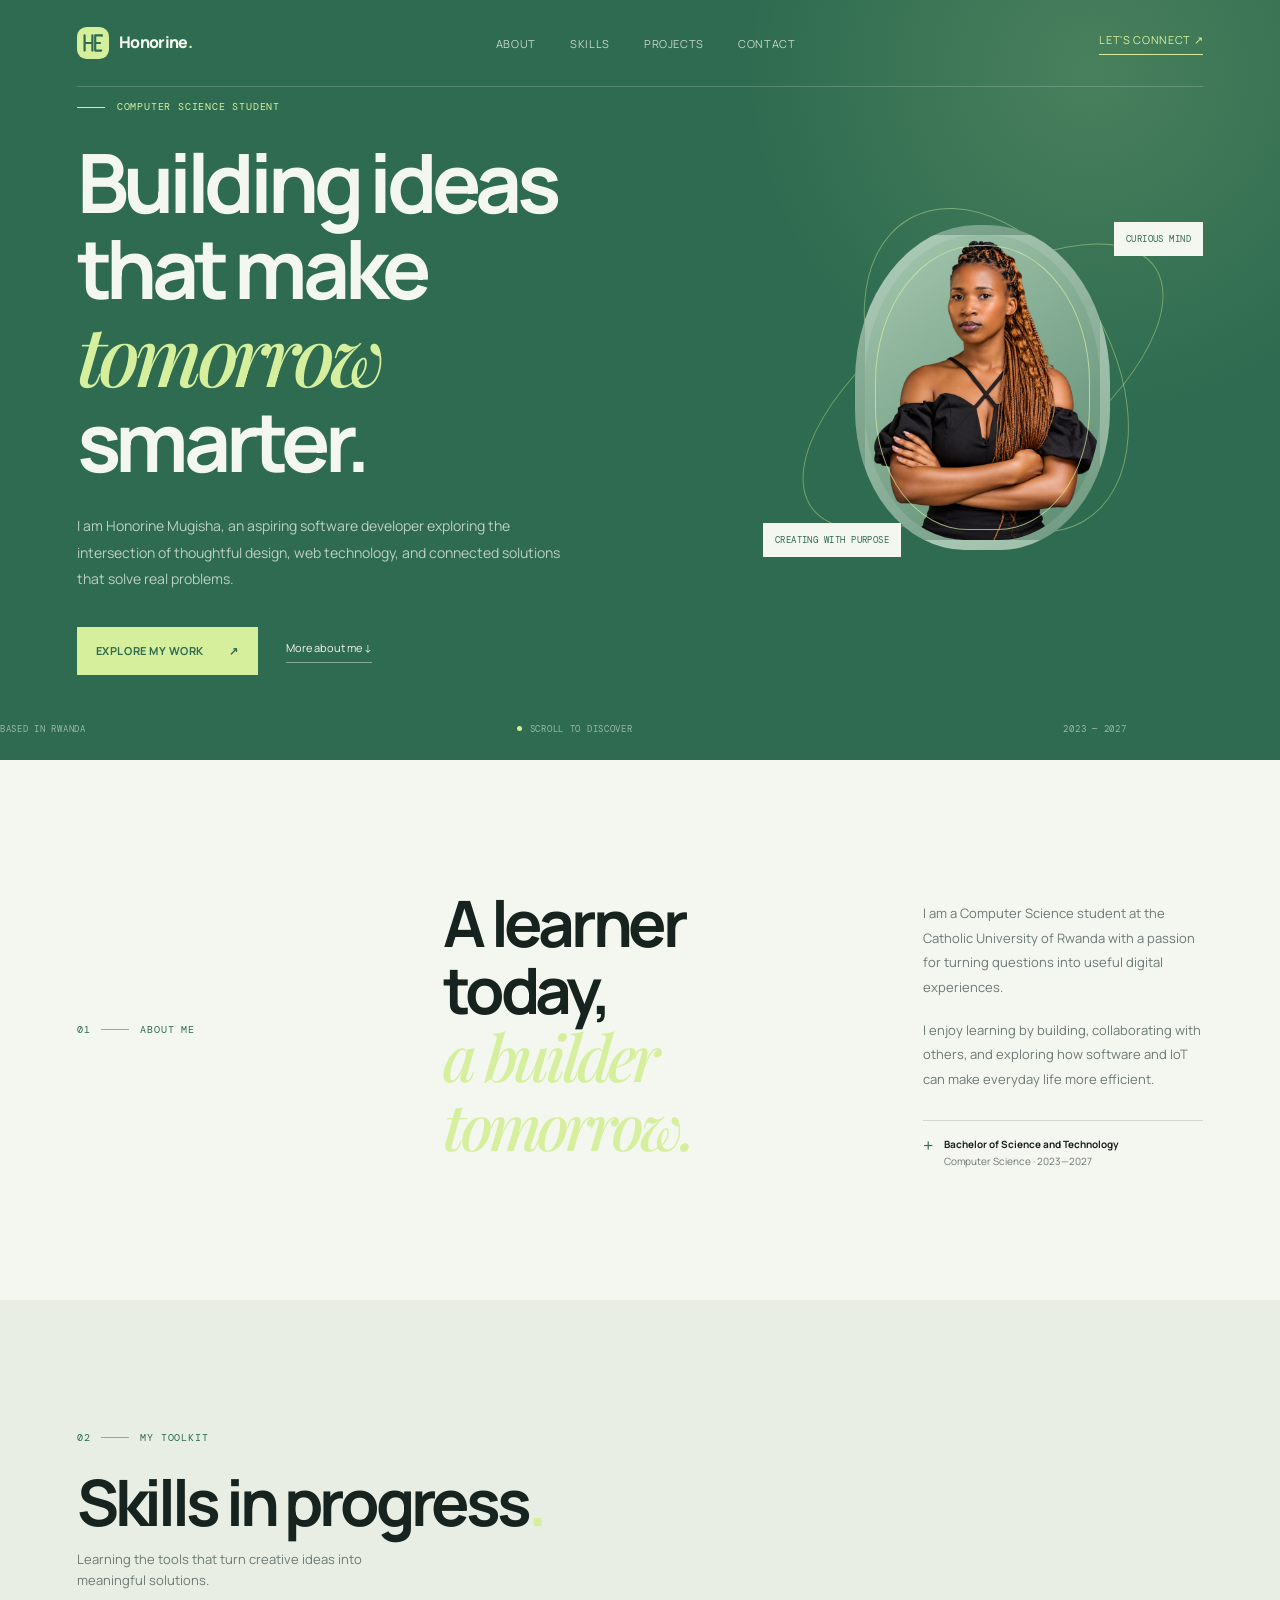
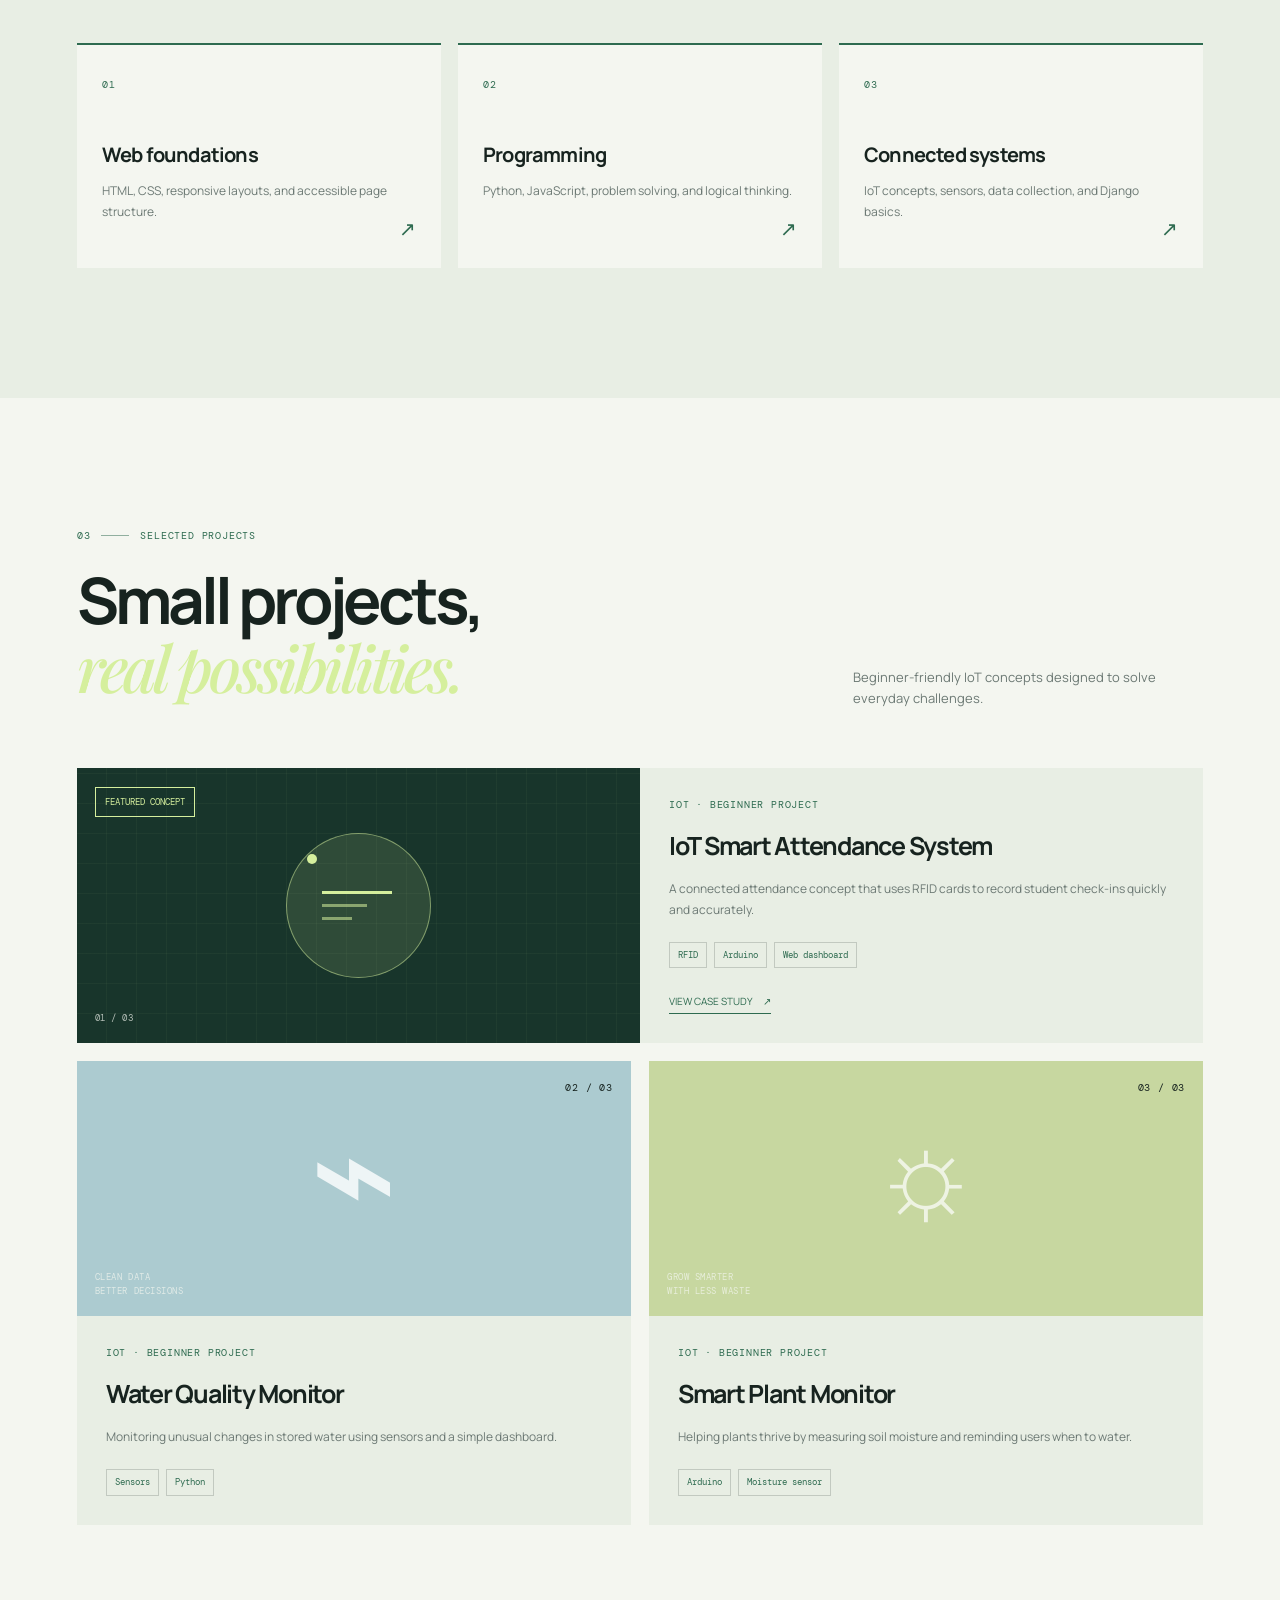
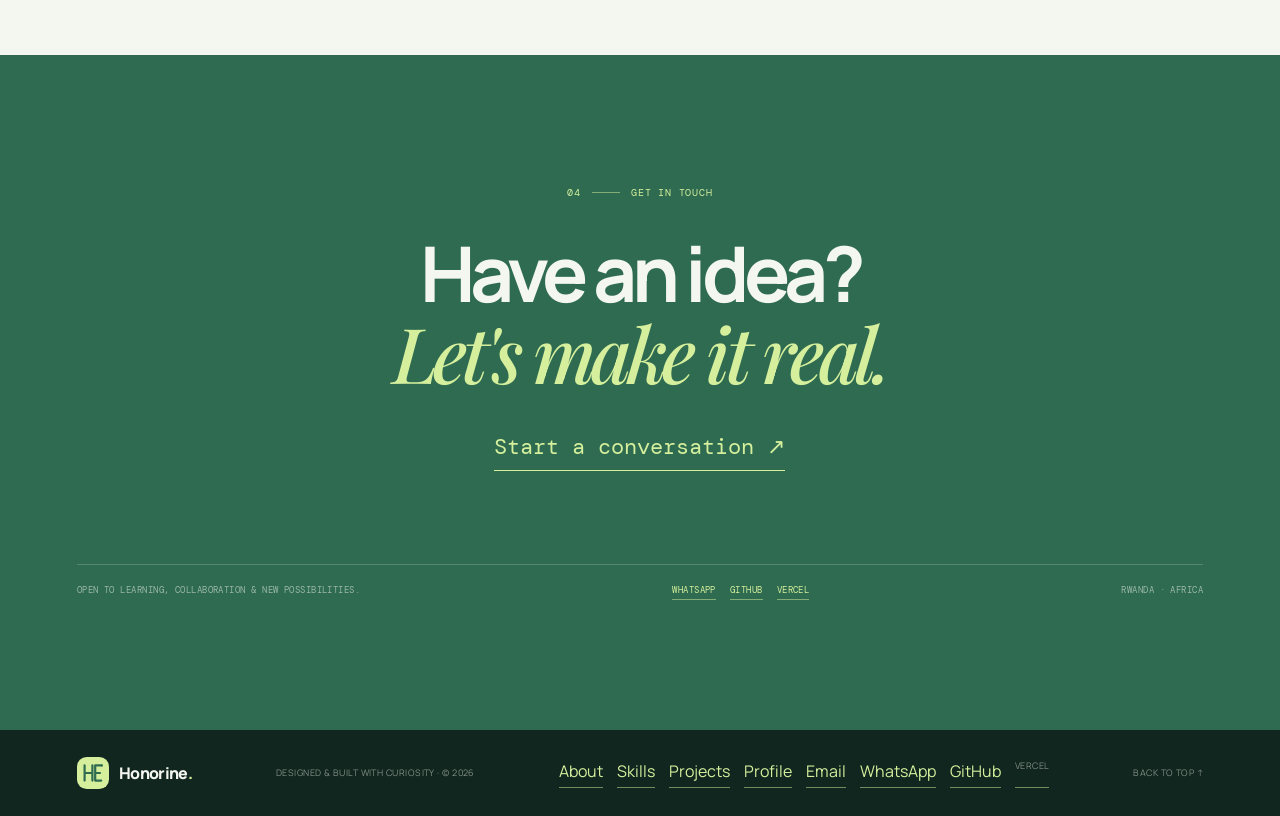
==== commit a584636b: "Add responsive HM brand logo" ====
--- a/index.html
+++ b/index.html
@@ -42,7 +42,7 @@
     <header class="site-header" id="home">
         <nav class="navbar container" aria-label="Main navigation">
             <a class="brand" href="#home" aria-label="Honorine Mugisha home">
-                <span class="brand-mark">HM</span>
+                <img class="brand-logo" src="logo.svg" alt="">
                 <span class="brand-name">Honorine<span>.</span></span>
             </a>
 
@@ -249,7 +249,7 @@
 
     <footer class="site-footer">
         <div class="container footer-inner">
-            <a class="brand" href="#home"><span class="brand-mark">HM</span><span class="brand-name">Honorine<span>.</span></span></a>
+            <a class="brand" href="#home"><img class="brand-logo" src="logo.svg" alt=""><span class="brand-name">Honorine<span>.</span></span></a>
             <p>Designed &amp; built with curiosity · © 2026</p>
             <div class="footer-links">
                 <a href="about.html">About</a>
--- a/index.css
+++ b/index.css
@@ -84,17 +84,10 @@
     gap: 10px;
 }
 
-.brand-mark {
-    align-items: center;
-    background: var(--lime);
-    border-radius: 50%;
-    color: var(--green);
-    display: inline-flex;
-    font-family: 'DM Mono', monospace;
-    font-size: 10px;
-    height: 30px;
-    justify-content: center;
-    width: 30px;
+.brand-logo {
+    flex: 0 0 auto;
+    height: 32px;
+    width: 32px;
 }
 
 .brand-name {
@@ -106,6 +99,18 @@
 .brand-name span,
 .section-heading h2 span {
     color: var(--lime);
+}
+
+.cv-brand {
+    align-items: center;
+    display: inline-flex;
+    gap: 10px;
+    margin-bottom: 28px;
+}
+
+.cv-brand .brand-logo {
+    height: 38px;
+    width: 38px;
 }
 
 .nav-links {
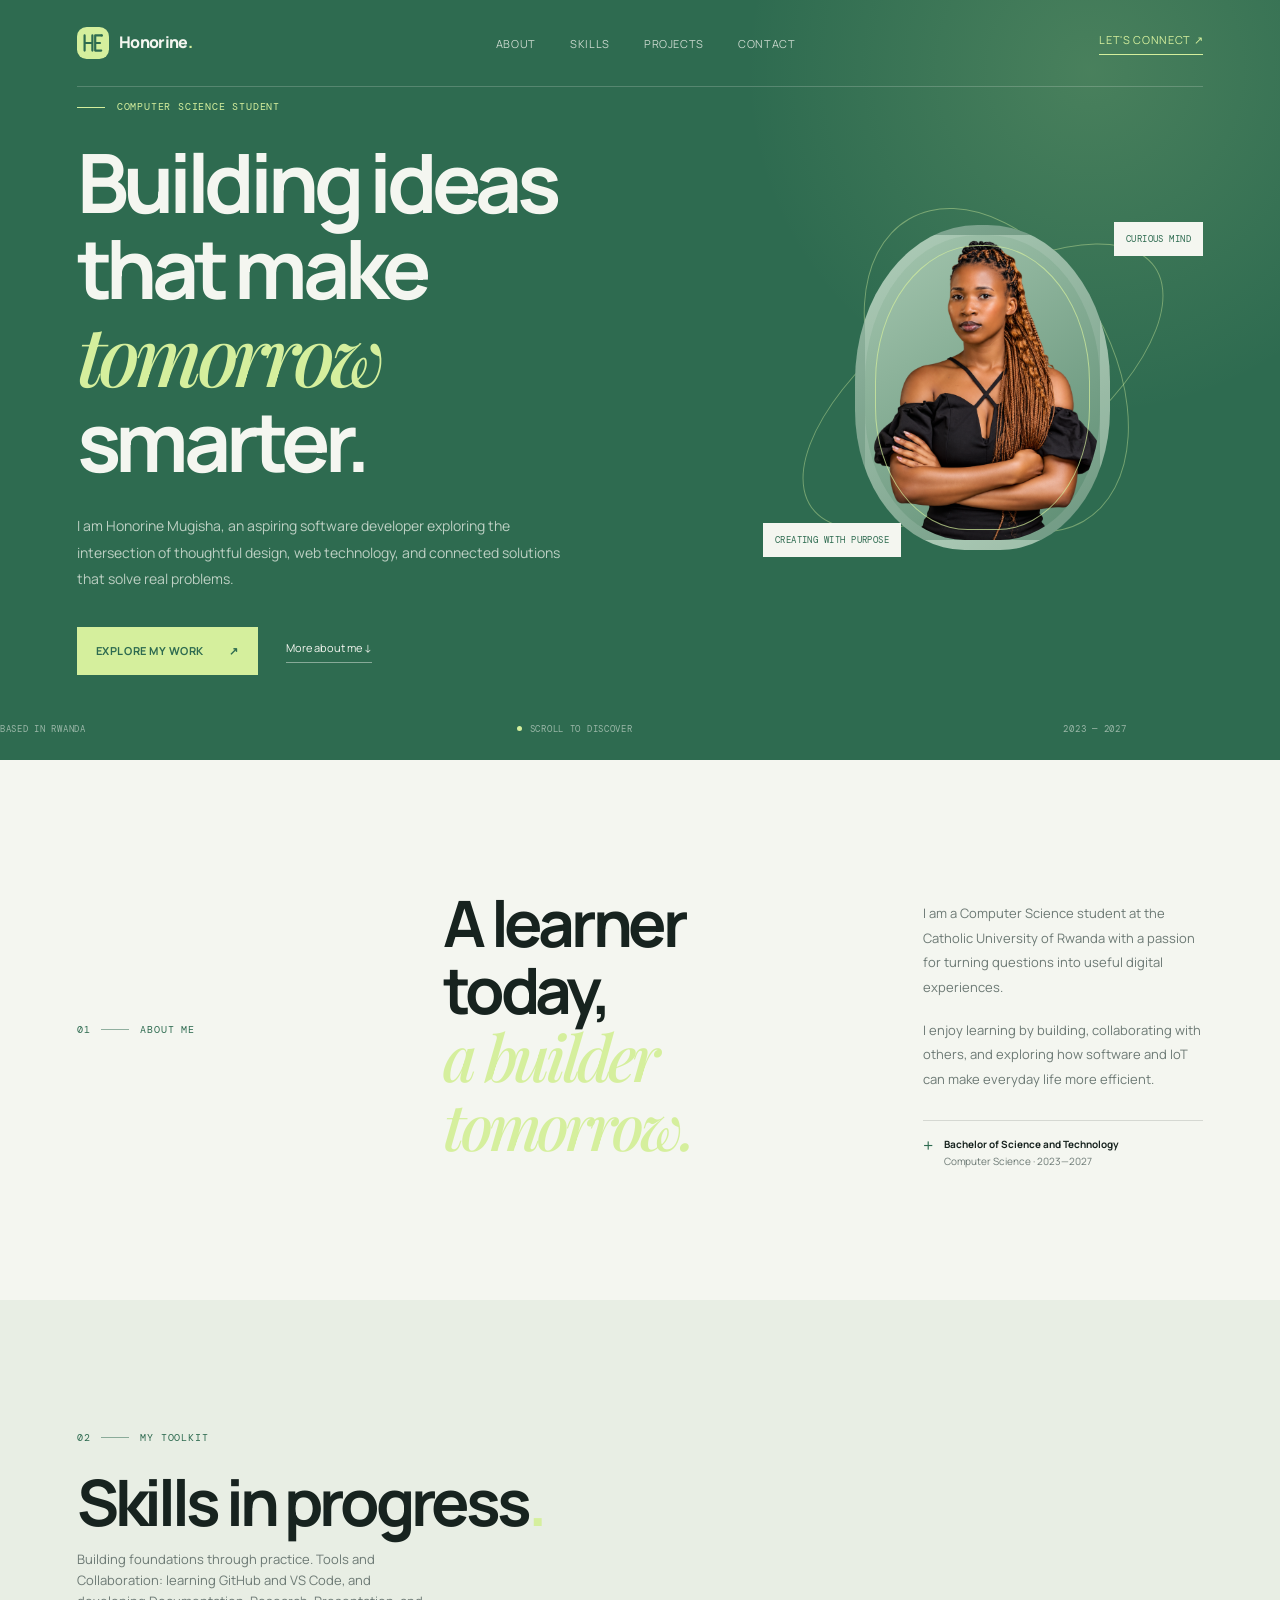
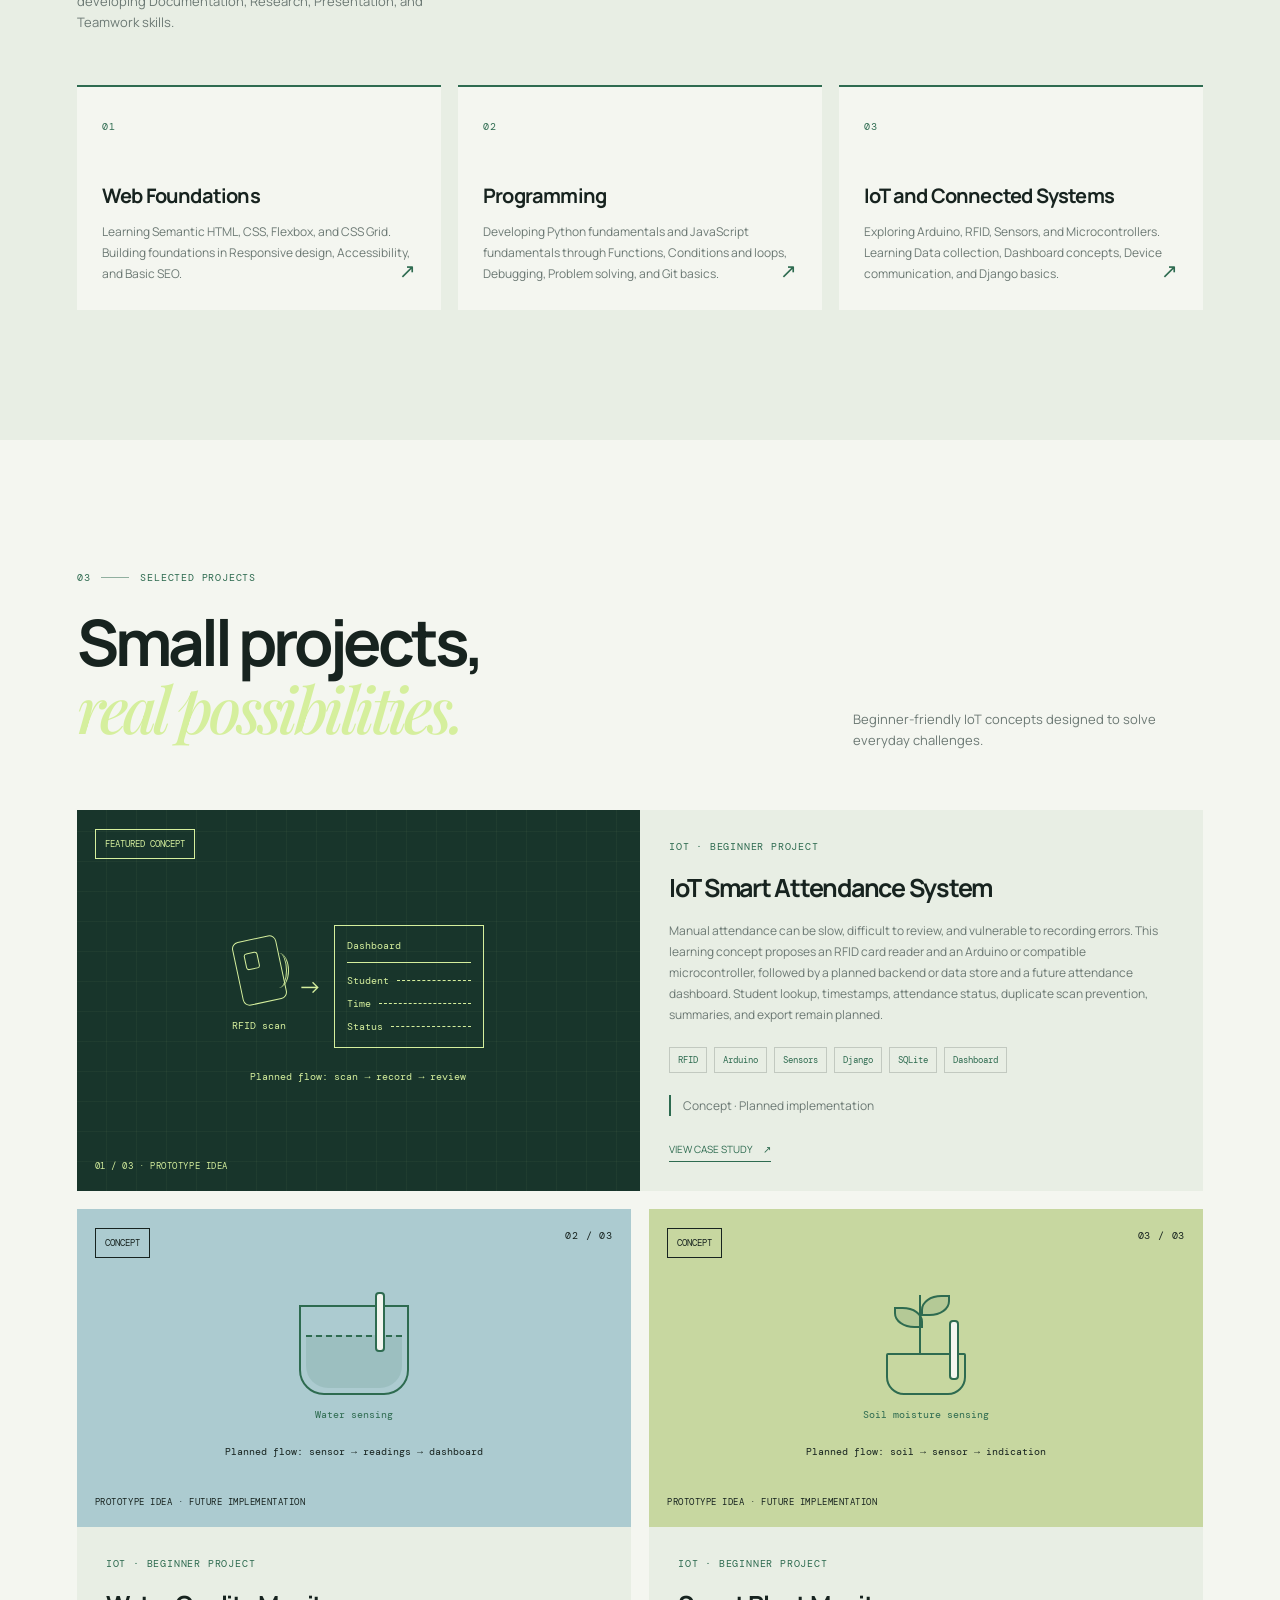
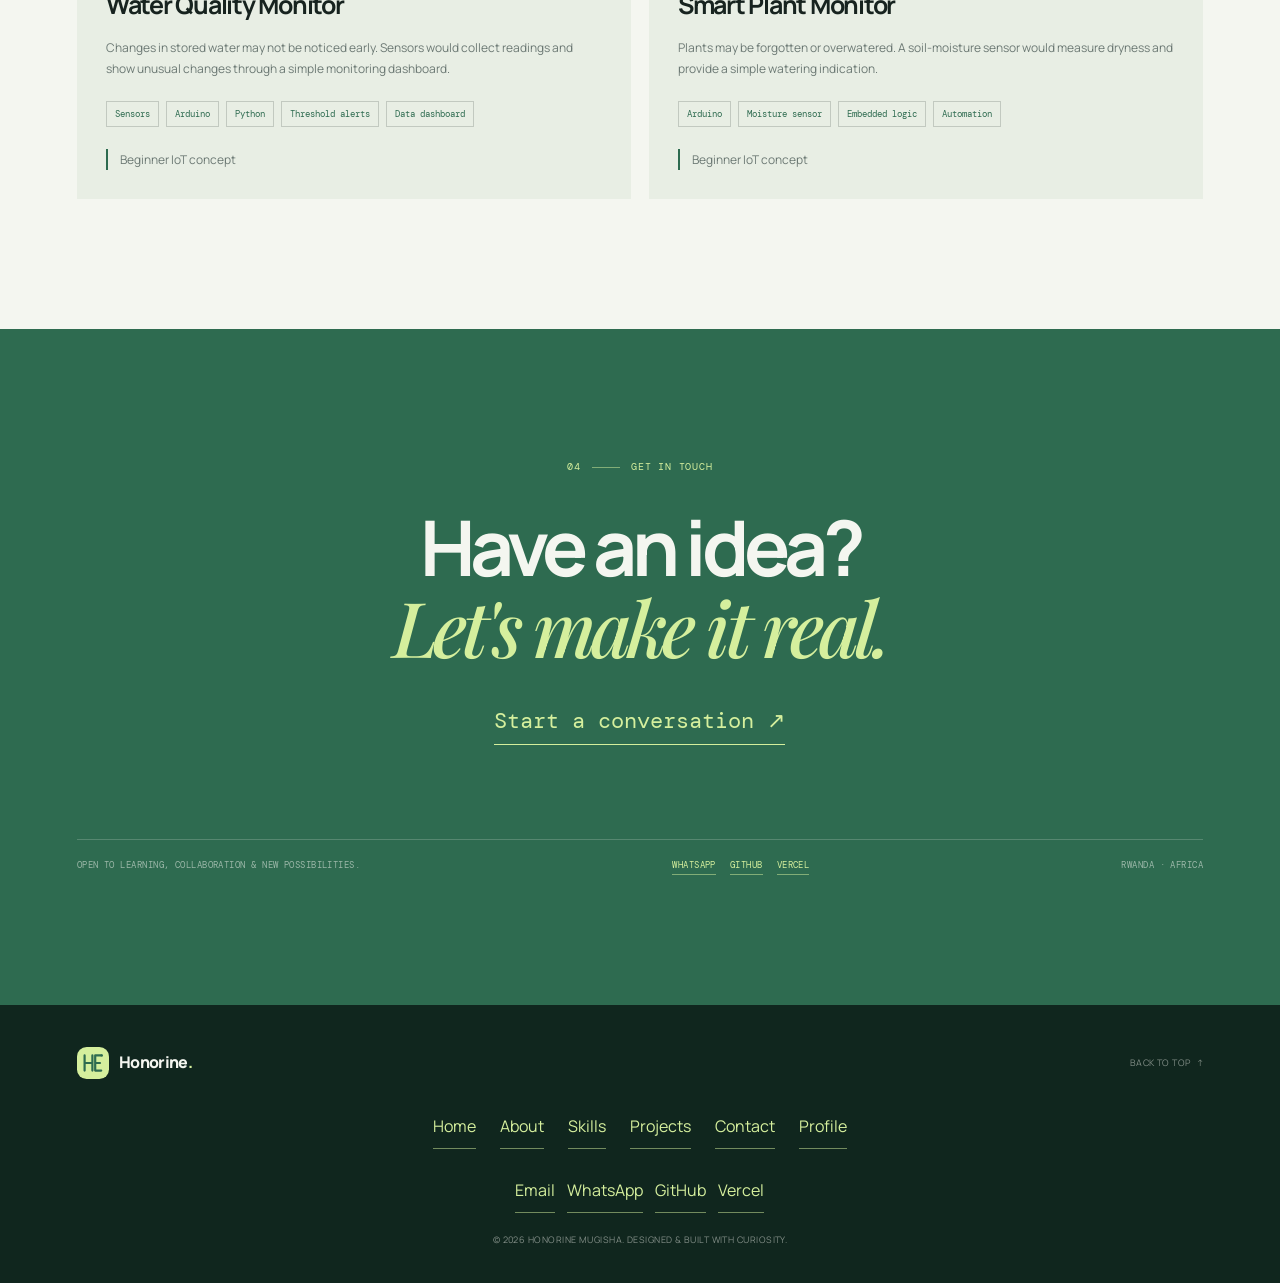
==== commit 64c87c3a: "Improve project and skills content" ====
--- a/index.html
+++ b/index.html
@@ -128,26 +128,26 @@
                         <span>My toolkit</span>
                     </div>
                     <h2 id="skills-title">Skills in progress<span>.</span></h2>
-                    <p>Learning the tools that turn creative ideas into meaningful solutions.</p>
+                    <p>Building foundations through practice. Tools and Collaboration: learning GitHub and VS Code, and developing Documentation, Research, Presentation, and Teamwork skills.</p>
                 </div>
 
                 <div class="skills-grid">
                     <article class="skill-card">
                         <span class="skill-number">01</span>
-                        <h3>Web foundations</h3>
-                        <p>HTML, CSS, responsive layouts, and accessible page structure.</p>
+                        <h3>Web Foundations</h3>
+                        <p>Learning Semantic HTML, CSS, Flexbox, and CSS Grid. Building foundations in Responsive design, Accessibility, and Basic SEO.</p>
                         <span class="skill-arrow" aria-hidden="true">↗</span>
                     </article>
                     <article class="skill-card">
                         <span class="skill-number">02</span>
                         <h3>Programming</h3>
-                        <p>Python, JavaScript, problem solving, and logical thinking.</p>
+                        <p>Developing Python fundamentals and JavaScript fundamentals through Functions, Conditions and loops, Debugging, Problem solving, and Git basics.</p>
                         <span class="skill-arrow" aria-hidden="true">↗</span>
                     </article>
                     <article class="skill-card">
                         <span class="skill-number">03</span>
-                        <h3>Connected systems</h3>
-                        <p>IoT concepts, sensors, data collection, and Django basics.</p>
+                        <h3>IoT and Connected Systems</h3>
+                        <p>Exploring Arduino, RFID, Sensors, and Microcontrollers. Learning Data collection, Dashboard concepts, Device communication, and Django basics.</p>
                         <span class="skill-arrow" aria-hidden="true">↗</span>
                     </article>
                 </div>
@@ -155,7 +155,8 @@
         </section>
 
         <section class="section projects-section" id="projects" aria-labelledby="projects-title">
-            <div class="container">
+            <div class=
+            "container">
                 <div class="section-heading projects-heading">
                     <div>
                         <div class="section-label">
@@ -170,55 +171,57 @@
 
                 <div class="projects-list">
                     <article class="project-card project-featured">
-                        <div class="project-visual attendance-visual">
-                            <span class="project-badge">Featured concept</span>
-                            <div class="attendance-screen">
-                                <span class="screen-dot"></span>
-                                <span class="screen-line screen-line-long"></span>
-                                <span class="screen-line"></span>
-                                <span class="screen-line screen-line-short"></span>
+                        <div class="project-visual attendance-visual concept-visual"><span class="project-badge">Featured concept</span>
+                            <div class="concept-art" role="img" aria-label="Prototype idea: an RFID card scan would feed a future attendance dashboard. Wireframe only.">
+                                <div class="rfid-concept"><span class="rfid-card" aria-hidden="true"></span><span class="scan-rings" aria-hidden="true"></span><span class="concept-part-label">RFID scan</span></div>
+                                <span class="concept-arrow" aria-hidden="true">&rarr;</span>
+                                <div class="dashboard-concept"><span class="wireframe-heading">Dashboard</span><span class="wireframe-row">Student <i></i></span><span class="wireframe-row">Time <i></i></span><span class="wireframe-row">Status <i></i></span></div>
                             </div>
-                            <span class="visual-caption">01 / 03</span>
-                        </div>
+                            <span class="concept-flow-label">Planned flow: scan &rarr; record &rarr; review</span>
+                            <span class="visual-caption">01 / 03 &middot; Prototype idea</span></div>
                         <div class="project-info">
                             <p class="project-type">IoT · Beginner project</p>
                             <h3>IoT Smart Attendance System</h3>
                             <p>
-                                A connected attendance concept that uses RFID cards
-                                to record student check-ins quickly and accurately.
+                                Manual attendance can be slow, difficult to review, and vulnerable to recording errors.
+                                This learning concept proposes an RFID card reader and an Arduino or
+                                compatible microcontroller, followed by a planned backend or data store
+                                and a future attendance dashboard. Student lookup, timestamps, attendance
+                                status, duplicate scan prevention, summaries, and export remain planned.
                             </p>
                             <div class="project-meta">
-                                <span>RFID</span><span>Arduino</span><span>Web dashboard</span>
+                                <span>RFID</span><span>Arduino</span><span>Sensors</span><span>Django</span><span>SQLite</span><span>Dashboard</span>
                             </div>
+                            <p class="project-status">Concept &middot; Planned implementation</p>
                             <a class="project-link" href="project-attendance.html">View case study <span aria-hidden="true">↗</span></a>
                         </div>
                     </article>
 
                     <article class="project-card">
-                        <div class="project-visual water-visual">
-                            <span class="project-index">02 / 03</span>
-                            <span class="water-drop" aria-hidden="true">⌁</span>
-                            <span class="visual-caption">Clean data<br>better decisions</span>
-                        </div>
+                        <div class="project-visual water-visual concept-visual"><span class="project-badge">Concept</span><span class="project-index">02 / 03</span>
+                            <div class="concept-art concept-sensor-art" role="img" aria-label="Prototype idea: a sensor would collect water readings for a future monitoring dashboard. No measured data shown."><div class="water-vessel" aria-hidden="true"><span class="sensor-probe"></span><span class="water-surface"></span></div><span class="concept-part-label">Water sensing</span></div>
+                            <span class="concept-flow-label">Planned flow: sensor &rarr; readings &rarr; dashboard</span>
+                            <span class="visual-caption">Prototype idea &middot; Future implementation</span></div>
                         <div class="project-info">
                             <p class="project-type">IoT · Beginner project</p>
                             <h3>Water Quality Monitor</h3>
-                            <p>Monitoring unusual changes in stored water using sensors and a simple dashboard.</p>
-                            <div class="project-meta"><span>Sensors</span><span>Python</span></div>
+                            <p>Changes in stored water may not be noticed early. Sensors would collect readings and show unusual changes through a simple monitoring dashboard.</p>
+                            <div class="project-meta"><span>Sensors</span><span>Arduino</span><span>Python</span><span>Threshold alerts</span><span>Data dashboard</span></div>
+                            <p class="project-status">Beginner IoT concept</p>
                         </div>
                     </article>
 
                     <article class="project-card">
-                        <div class="project-visual garden-visual">
-                            <span class="project-index">03 / 03</span>
-                            <span class="garden-sun" aria-hidden="true">☼</span>
-                            <span class="visual-caption">Grow smarter<br>with less waste</span>
-                        </div>
+                        <div class="project-visual garden-visual concept-visual"><span class="project-badge">Concept</span><span class="project-index">03 / 03</span>
+                            <div class="concept-art concept-sensor-art" role="img" aria-label="Prototype idea: a soil-moisture sensor would provide a watering indication. No live readings shown."><div class="plant-concept" aria-hidden="true"><span class="plant-stem"></span><span class="plant-pot"></span><span class="sensor-probe"></span></div><span class="concept-part-label">Soil moisture sensing</span></div>
+                            <span class="concept-flow-label">Planned flow: soil &rarr; sensor &rarr; indication</span>
+                            <span class="visual-caption">Prototype idea &middot; Future implementation</span></div>
                         <div class="project-info">
                             <p class="project-type">IoT · Beginner project</p>
                             <h3>Smart Plant Monitor</h3>
-                            <p>Helping plants thrive by measuring soil moisture and reminding users when to water.</p>
-                            <div class="project-meta"><span>Arduino</span><span>Moisture sensor</span></div>
+                            <p>Plants may be forgotten or overwatered. A soil-moisture sensor would measure dryness and provide a simple watering indication.</p>
+                            <div class="project-meta"><span>Arduino</span><span>Moisture sensor</span><span>Embedded logic</span><span>Automation</span></div>
+                            <p class="project-status">Beginner IoT concept</p>
                         </div>
                     </article>
                 </div>
@@ -249,19 +252,23 @@
 
     <footer class="site-footer">
         <div class="container footer-inner">
-            <a class="brand" href="#home"><img class="brand-logo" src="logo.svg" alt=""><span class="brand-name">Honorine<span>.</span></span></a>
-            <p>Designed &amp; built with curiosity · © 2026</p>
-            <div class="footer-links">
+            <a class="brand" href="index.html" aria-label="Honorine Mugisha home"><img class="brand-logo" src="logo.svg" alt=""><span class="brand-name">Honorine<span>.</span></span></a>
+            <nav class="footer-links" aria-label="Footer navigation">
+                <a href="index.html">Home</a>
                 <a href="about.html">About</a>
                 <a href="skills.html">Skills</a>
                 <a href="projects.html">Projects</a>
+                <a href="contact.html">Contact</a>
                 <a href="cv.html">Profile</a>
+            </nav>
+            <nav class="footer-links" aria-label="Contact and social links">
                 <a href="mailto:mugishahonori98@gmail.com">Email</a>
                 <a href="https://wa.me/250783981828" target="_blank" rel="noopener noreferrer">WhatsApp</a>
                 <a href="https://github.com/mugishahonori98-dev/Portfolio-live" target="_blank" rel="noopener noreferrer">GitHub</a>
                 <a href="https://vercel.com/honorine2" target="_blank" rel="noopener noreferrer">Vercel</a>
-            </div>
-            <a href="#home">Back to top ↑</a>
+            </nav>
+            <p>&copy; 2026 Honorine Mugisha. Designed &amp; built with curiosity.</p>
+            <a href="#">Back to top <span aria-hidden="true">&uarr;</span></a>
         </div>
     </footer>
 </body>
--- a/index.css
+++ b/index.css
@@ -121,7 +121,7 @@
 
 .nav-links a,
 .nav-cta,
-.footer-inner a:last-child {
+.footer-inner > a:last-child {
     font-size: 11px;
     letter-spacing: 0.06em;
     text-transform: uppercase;
@@ -133,7 +133,7 @@
 }
 
 .nav-links a:hover,
-.footer-inner a:last-child:hover {
+.footer-inner > a:last-child:hover {
     color: var(--lime);
     opacity: 1;
 }
@@ -691,6 +691,257 @@
     font-size: 120px;
 }
 
+/* Concept illustrations: diagrams and placeholders, never measured project data. */
+.concept-visual {
+    align-items: center;
+    display: flex;
+    flex-direction: column;
+    gap: 20px;
+    isolation: isolate;
+    justify-content: center;
+    min-width: 0;
+    padding: 76px 24px 66px;
+    position: relative;
+}
+
+.concept-visual::before {
+    pointer-events: none;
+    z-index: -1;
+}
+
+.concept-visual .project-badge,
+.concept-visual .visual-caption {
+    color: var(--ink);
+}
+
+.concept-visual .project-badge {
+    border-color: currentColor;
+}
+
+.attendance-visual.concept-visual {
+    color: var(--lime);
+}
+
+.attendance-visual.concept-visual .project-badge,
+.attendance-visual.concept-visual .visual-caption {
+    color: var(--lime);
+}
+
+.concept-art {
+    align-items: center;
+    display: flex;
+    gap: 12px;
+    justify-content: center;
+    max-width: 100%;
+    width: min(100%, 280px);
+}
+
+.concept-part-label,
+.concept-flow-label,
+.wireframe-heading,
+.wireframe-row {
+    font-family: 'DM Mono', monospace;
+    font-size: 10px;
+}
+
+.concept-flow-label {
+    line-height: 1.8;
+    text-align: center;
+}
+
+.concept-arrow {
+    font-size: 24px;
+}
+
+.rfid-concept {
+    align-items: center;
+    display: flex;
+    flex-direction: column;
+    gap: 15px;
+    position: relative;
+}
+
+.rfid-card {
+    border: 1px solid currentColor;
+    border-radius: 7px;
+    display: block;
+    height: 65px;
+    transform: rotate(-12deg);
+    width: 45px;
+}
+
+.rfid-card::before {
+    border: 1px solid currentColor;
+    border-radius: 3px;
+    content: '';
+    height: 15px;
+    left: 9px;
+    position: absolute;
+    top: 12px;
+    width: 12px;
+}
+
+.scan-rings {
+    border-right: 3px double currentColor;
+    border-radius: 50%;
+    height: 35px;
+    position: absolute;
+    right: -3px;
+    top: 15px;
+    width: 20px;
+}
+
+.dashboard-concept {
+    border: 1px solid currentColor;
+    flex: 1;
+    max-width: 150px;
+    min-width: 0;
+    padding: 12px;
+}
+
+.wireframe-heading {
+    border-bottom: 1px solid currentColor;
+    display: block;
+    margin-bottom: 10px;
+    padding-bottom: 8px;
+}
+
+.wireframe-row {
+    align-items: center;
+    display: flex;
+    gap: 8px;
+    justify-content: space-between;
+    margin-top: 7px;
+}
+
+.wireframe-row i {
+    border-bottom: 1px dashed currentColor;
+    flex: 1;
+}
+
+.concept-sensor-art {
+    color: var(--green);
+    flex-direction: column;
+}
+
+.water-vessel,
+.plant-concept {
+    height: 110px;
+    position: relative;
+    width: 110px;
+}
+
+.water-vessel {
+    border: 2px solid currentColor;
+    border-radius: 0 0 25px 25px;
+    height: 90px;
+    margin-top: 20px;
+}
+
+.water-surface {
+    background: rgba(46, 107, 80, 0.12);
+    border-radius: 0 0 22px 22px;
+    border-top: 2px dashed currentColor;
+    inset: 28px 5px 5px;
+    position: absolute;
+}
+
+.sensor-probe {
+    background: var(--paper);
+    border: 2px solid var(--green);
+    border-radius: 4px;
+    height: 60px;
+    position: absolute;
+    right: 22px;
+    top: -15px;
+    width: 10px;
+    z-index: 1;
+}
+
+.plant-pot {
+    border: 2px solid currentColor;
+    border-radius: 2px 2px 18px 18px;
+    bottom: 0;
+    height: 42px;
+    left: 15px;
+    position: absolute;
+    width: 80px;
+}
+
+.plant-stem {
+    border-left: 2px solid currentColor;
+    height: 60px;
+    left: 48px;
+    position: absolute;
+    top: 10px;
+}
+
+.plant-stem::before,
+.plant-stem::after {
+    background: rgba(46, 107, 80, 0.12);
+    border: 2px solid currentColor;
+    border-radius: 0 70% 0 70%;
+    content: '';
+    height: 17px;
+    position: absolute;
+    width: 25px;
+}
+
+.plant-stem::before {
+    left: -27px;
+    top: 12px;
+}
+
+.plant-stem::after {
+    left: 0;
+    top: 0;
+    transform: scaleX(-1);
+}
+
+.plant-concept .sensor-probe {
+    right: 22px;
+    top: 35px;
+}
+
+.concept-flow {
+    display: grid;
+    gap: 24px;
+    grid-template-columns: repeat(5, minmax(0, 1fr));
+    list-style: none;
+    width: 100%;
+}
+
+.concept-flow li {
+    background: rgba(213, 239, 157, 0.12);
+    border: 1px solid rgba(213, 239, 157, 0.55);
+    display: flex;
+    flex-direction: column;
+    gap: 12px;
+    min-width: 0;
+    overflow-wrap: anywhere;
+    padding: 18px 12px;
+    position: relative;
+}
+
+.concept-flow li + li::before {
+    content: '\2192';
+    font-size: 20px;
+    left: -22px;
+    position: absolute;
+    top: 40%;
+}
+
+.concept-step,
+.concept-flow strong {
+    font-family: 'DM Mono', monospace;
+    font-size: 11px;
+}
+
+.concept-flow li > span:last-child {
+    color: var(--paper);
+    font-size: 11px;
+}
+
 .contact-section {
     background: var(--green);
     color: var(--paper);
@@ -1255,12 +1506,53 @@
 
 .footer-inner {
     align-items: center;
-    display: flex;
-    justify-content: space-between;
-}
-
-.footer-inner p,
-.footer-inner a:last-child {
+    display: grid;
+    gap: 20px 24px;
+    grid-template-columns: minmax(0, 1fr) auto;
+    padding-bottom: 9px;
+    padding-top: 9px;
+}
+
+.footer-inner > .brand {
+    justify-self: start;
+}
+
+.footer-inner > .footer-links {
+    flex-wrap: wrap;
+    gap: 4px 24px;
+    grid-column: 1 / -1;
+    justify-content: center;
+    min-width: 0;
+}
+
+.footer-inner .footer-links a {
+    align-items: center;
+    display: inline-flex;
+    min-height: 44px;
+    padding: 8px 0;
+}
+
+.footer-inner > .footer-links + .footer-links {
+    gap: 4px 12px;
+}
+
+.footer-inner > p {
+    grid-column: 1 / -1;
+    text-align: center;
+}
+
+.footer-inner > a:last-child {
+    align-items: center;
+    display: inline-flex;
+    gap: 6px;
+    grid-column: 2;
+    grid-row: 1;
+    justify-self: end;
+    min-height: 44px;
+}
+
+.footer-inner > p,
+.footer-inner > a:last-child {
     color: rgba(244, 246, 240, 0.5);
     font-size: 9px;
     letter-spacing: 0.05em;
@@ -1268,6 +1560,17 @@
 }
 
 @media screen and (max-width: 760px) {
+    .concept-flow {
+        gap: 28px;
+        grid-template-columns: 1fr;
+    }
+
+    .concept-flow li + li::before {
+        content: '\2193';
+        left: calc(50% - 6px);
+        top: -31px;
+    }
+
     .site-header {
         min-height: 900px;
     }
